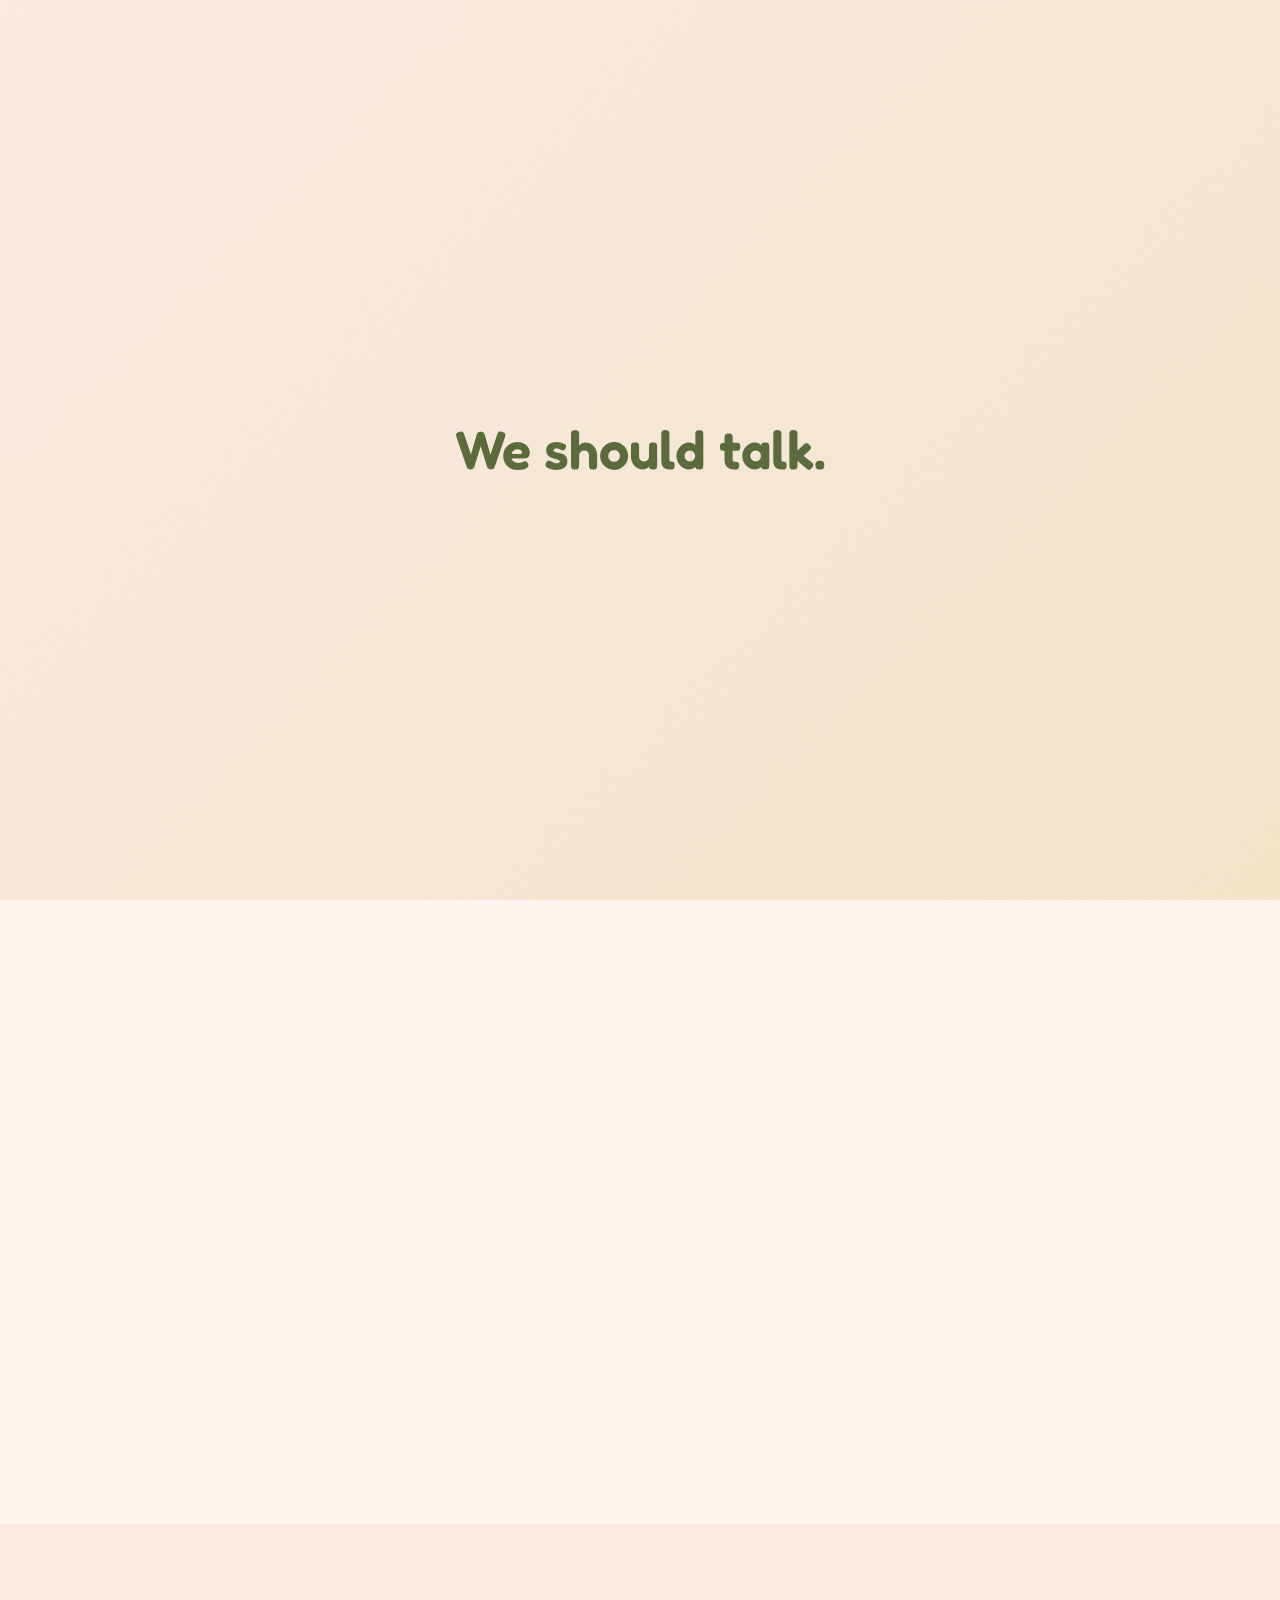
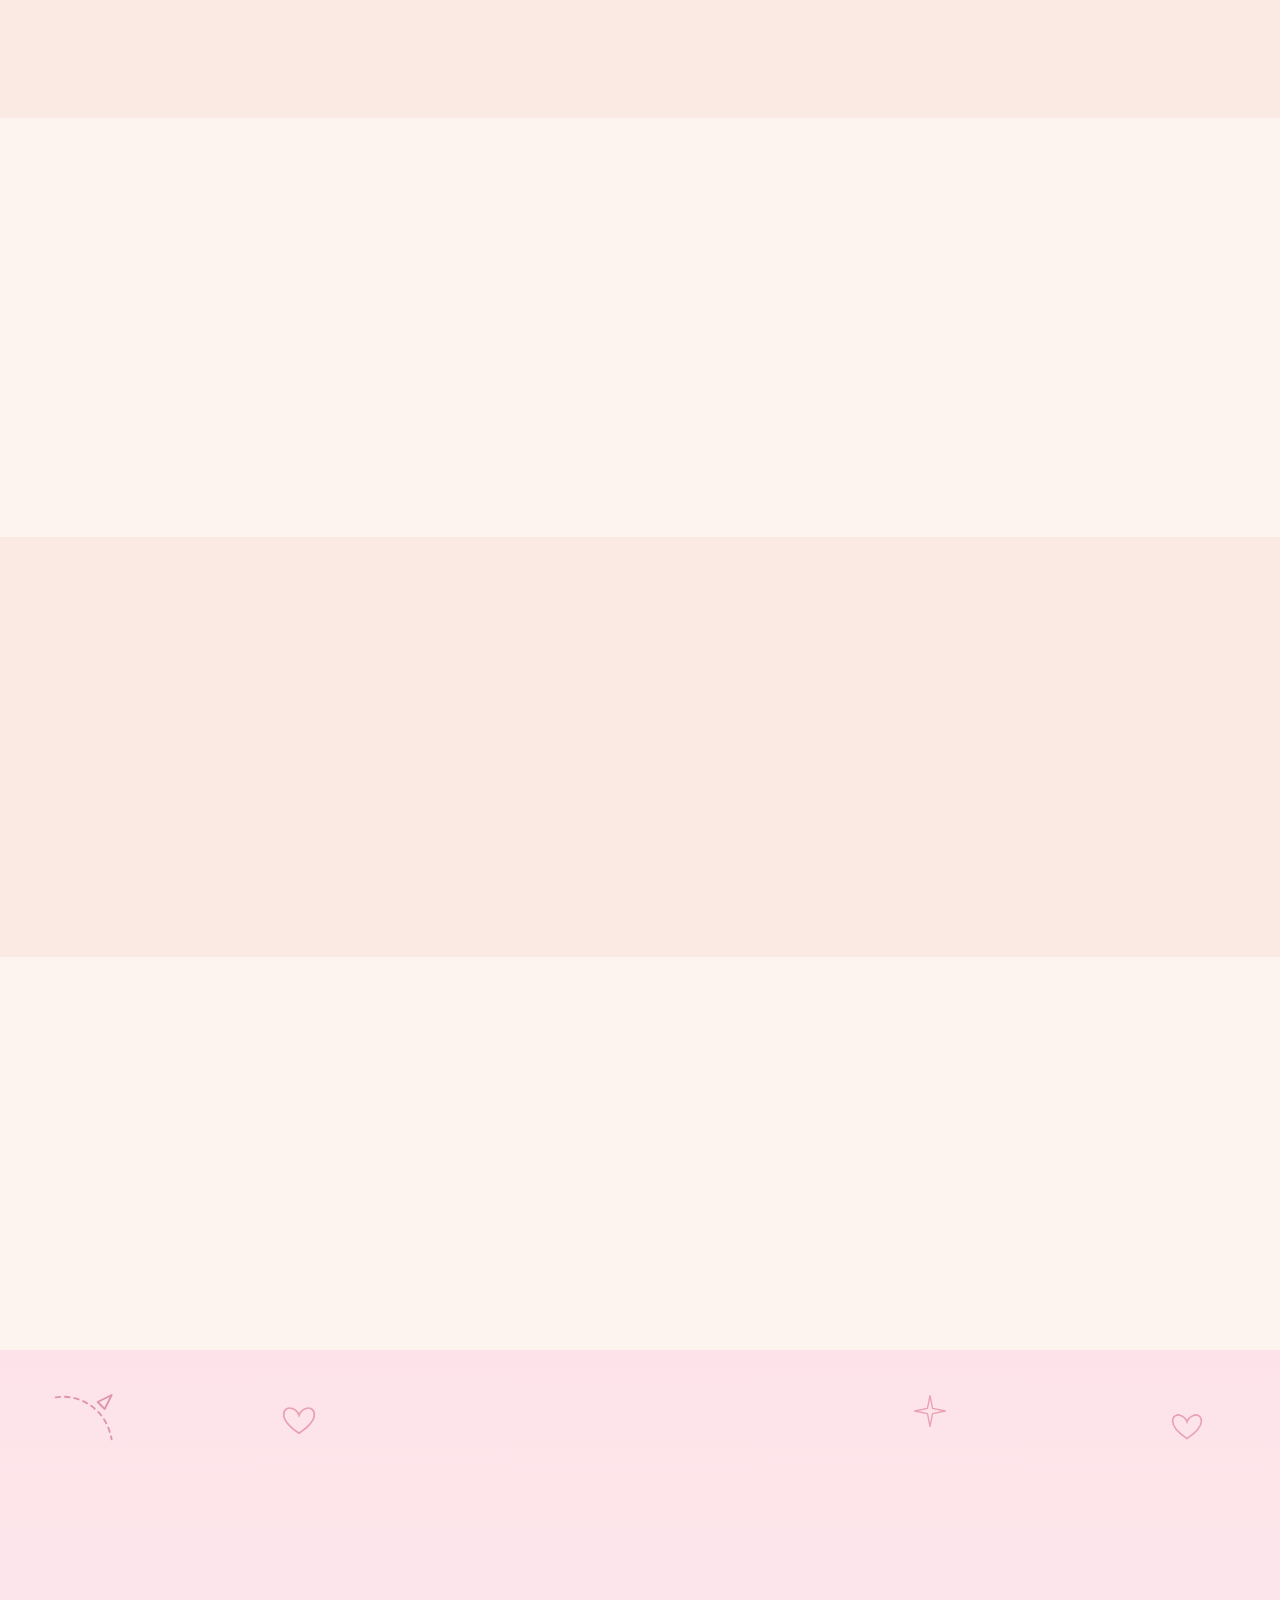
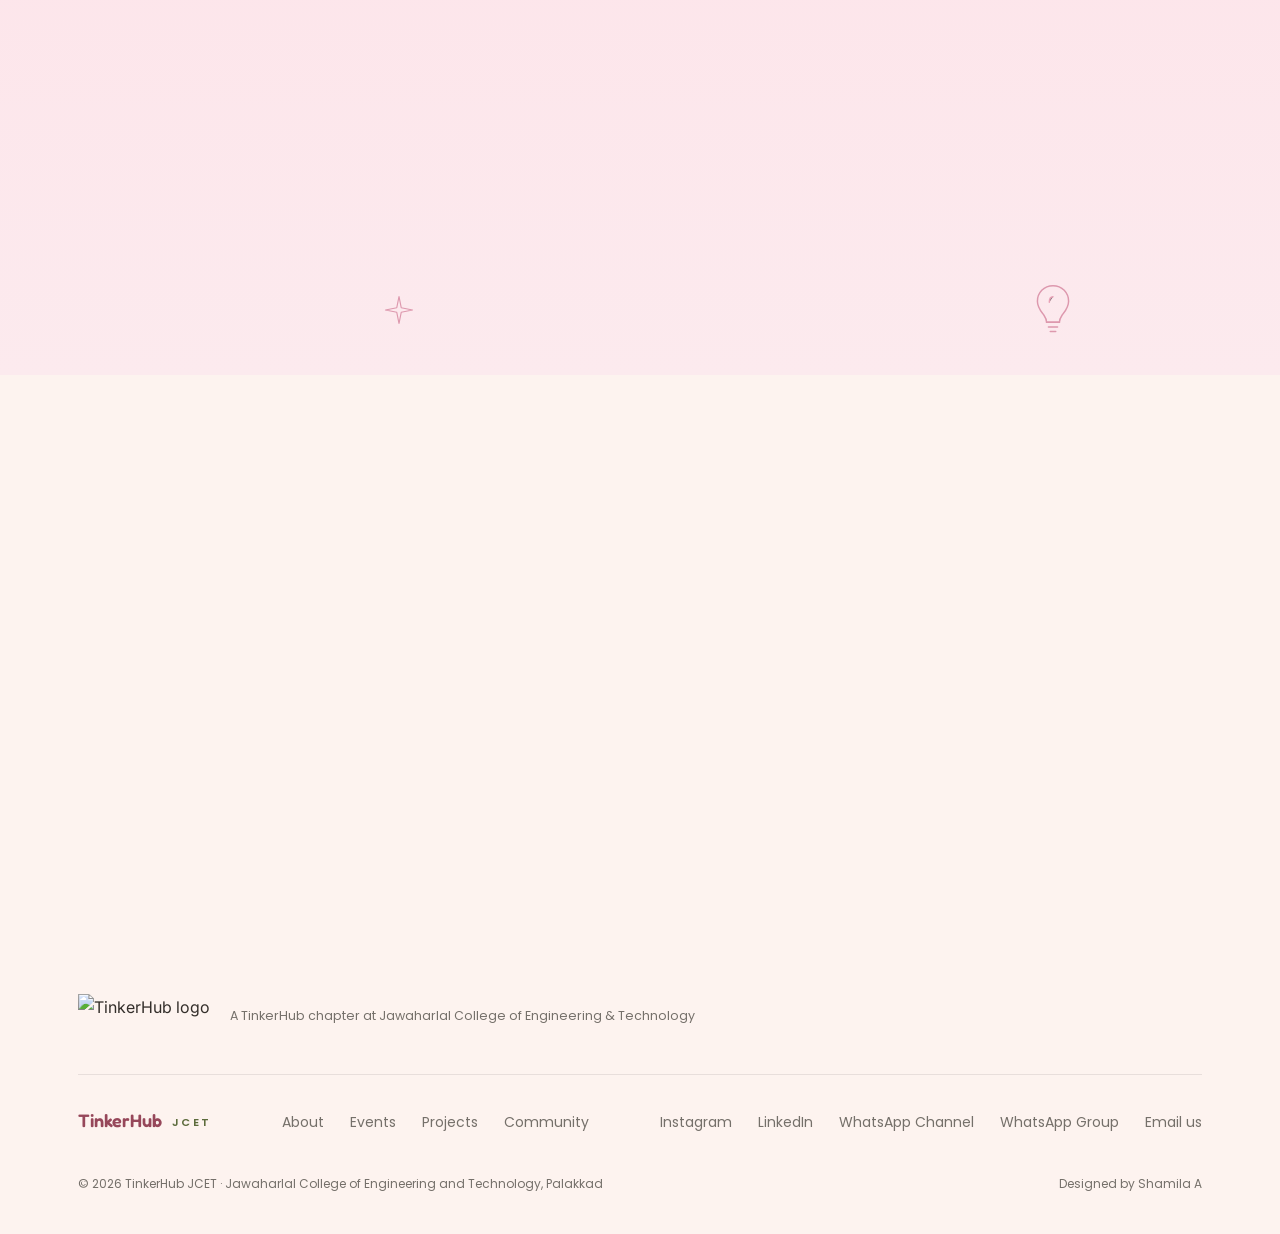
==== index.html @ faf4fc15 "Add files via upload" ====
<!DOCTYPE html>
<html lang="en">
<head>
<meta charset="UTF-8">
<meta name="viewport" content="width=device-width, initial-scale=1.0">
<title>TinkerHub JCET</title>
<link rel="preconnect" href="https://fonts.googleapis.com">
<link rel="preconnect" href="https://fonts.gstatic.com" crossorigin>
<link href="https://fonts.googleapis.com/css2?family=Fredoka:wght@500;600;700&family=Poppins:wght@400;500;600;700&family=Inter:wght@400;500;600&family=Caveat:wght@600;700&display=swap" rel="stylesheet">
<link rel="stylesheet" href="style.css">
</head>
<body>

<div class="intro-overlay" id="introOverlay" aria-hidden="true">
  <div class="intro-stage constellation-stage">
    <div class="constellation-group" id="constellationGroup">
      <svg class="constellation-svg" viewBox="0 0 100 100" preserveAspectRatio="none">
        <defs>
          <linearGradient id="lineGrad" x1="0%" y1="0%" x2="100%" y2="100%">
            <stop offset="0%" stop-color="#B15C6C"/>
            <stop offset="100%" stop-color="#8C9A5C"/>
          </linearGradient>
        </defs>
        <line class="c-line" style="animation-delay:0.30s" x1="50" y1="50" x2="40" y2="37.5" pathLength="1"/>
        <line class="c-line" style="animation-delay:0.34s" x1="50" y1="50" x2="60" y2="37.5" pathLength="1"/>
        <line class="c-line" style="animation-delay:0.38s" x1="50" y1="50" x2="35" y2="57.5" pathLength="1"/>
        <line class="c-line" style="animation-delay:0.42s" x1="50" y1="50" x2="65" y2="57.5" pathLength="1"/>
        <line class="c-line" style="animation-delay:0.46s" x1="50" y1="50" x2="42.5" y2="70" pathLength="1"/>
        <line class="c-line" style="animation-delay:0.50s" x1="50" y1="50" x2="57.5" y2="70" pathLength="1"/>
      </svg>
      <div class="node" style="left:40%; top:37.5%; --dx:-20vw; --dy:-16vh; animation-delay:0s;">Idea</div>
      <div class="node" style="left:60%; top:37.5%; --dx:20vw; --dy:-18vh; animation-delay:0.06s;">Learn</div>
      <div class="node" style="left:50%; top:50%; --dx:0vw; --dy:-22vh; animation-delay:0.12s;">Community</div>
      <div class="node" style="left:35%; top:57.5%; --dx:-24vw; --dy:8vh; animation-delay:0.18s;">Build</div>
      <div class="node" style="left:65%; top:57.5%; --dx:24vw; --dy:6vh; animation-delay:0.24s;">Design</div>
      <div class="node" style="left:42.5%; top:70%; --dx:-14vw; --dy:20vh; animation-delay:0.30s;">Open Source</div>
      <div class="node" style="left:57.5%; top:70%; --dx:14vw; --dy:20vh; animation-delay:0.36s;">Create</div>
    </div>
    <div class="intro-text-stack">
      <span class="intro-word tw1">Got ideas?</span>
      <span class="intro-word tw2">We should talk.</span>
    </div>
  </div>
</div>

<nav id="nav">
  <div class="nav-wrap">
    <div class="logo">
      <img src="assets/logos/tinkerhub-logo.png" class="nav-logo-img" alt="TinkerHub logo">
      <span class="logo-text">TinkerHub<span class="sub">JCET</span></span>
    </div>
    <div class="nav-links" id="navLinks">
      <a href="#about">About</a>
      <a href="events.html">Events</a>
      <a href="#projects">Projects</a>
      <a href="#team">Community</a>
    </div>
    <a href="#join" class="btn btn-primary nav-cta" id="navJoinBtn">Join Us</a>
    <button class="hamburger" id="hamburgerBtn" aria-label="Open menu"><span></span><span></span><span></span></button>
  </div>
</nav>

<div class="mobile-menu" id="mobileMenu">
  <button class="mobile-close" id="mobileClose" aria-label="Close menu">&times;</button>
  <a href="#about">About</a>
  <a href="events.html">Events</a>
  <a href="#projects">Projects</a>
  <a href="#team">Community</a>
  <a href="#join">Join Us</a>
</div>

<!-- HERO -->
<header class="hero" id="home">
  <div class="hero-olive-panel"><div class="circle-cream"></div></div>
  <div class="hero-blob-pink"></div>
  <div class="hero-dots-top dot-grid">
    <span></span><span></span><span></span><span></span>
    <span></span><span></span><span></span><span></span>
    <span></span><span></span><span></span><span></span>
    <span></span><span></span><span></span><span></span>
  </div>
  <div class="hero-dots-bottom dot-grid">
    <span></span><span></span><span></span><span></span>
    <span></span><span></span><span></span><span></span>
  </div>
  <div class="hero-content">
    <span class="badge-first">✨ TinkerHub Campus Chapter</span>
    <h1 class="hero-heading">Welcome to <span class="accent-mauve">TinkerHub</span> <span class="accent-olive">JCET</span></h1>
    <blockquote class="hero-quote">"Everyone has access to the knowledge required to set the course for a better future."</blockquote>
    <p class="hero-motto"><span class="learn">Learn</span><span class="sep">•</span><span class="build">Build</span><span class="sep">•</span><span class="share">Share</span></p>
    <a href="#about" class="btn btn-primary" id="startTinkeringBtn">Start Tinkering <span>→</span></a>
  </div>
</header>

<!-- ABOUT -->
<section id="about">
  <div class="wrap">
    <div class="about-grid reveal">
      <div class="about-copy">
        <span class="badge-first">✨ TinkerHub Campus Chapter</span>
        <h2>Not a club. A <span class="accent-mauve">movement</span></h2>
        <p>TinkerHub is a community-led tech movement built by students, for students — peer-to-peer, hands-on, and driven entirely by volunteers who'd rather build something real than sit through another slide deck.</p>
        <p><strong>This is TinkerHub's chapter at JCET</strong> — student-run, community-driven, with no gatekeeping and no hierarchy. Just people who'd rather build than watch, and an open invitation to anyone curious enough to show up.</p>
      </div>
      <div class="origin-list">
        <div class="card origin-card">
          <div class="ic">💡</div>
          <div><h4>Learn by building</h4><p>Workshops and challenges over lectures — every session ends with something you made.</p></div>
        </div>
        <div class="card origin-card">
          <div class="ic">🌱</div>
          <div><h4>Student-run, always</h4><p>Planned and run entirely by students — no gatekeeping, just people who show up.</p></div>
        </div>
        <div class="card origin-card">
          <div class="ic">🤝</div>
          <div><h4>Open to everyone</h4><p>No prior coding experience needed — just curiosity and a willingness to tinker.</p></div>
        </div>
      </div>
    </div>
  </div>
</section>

<!-- MONTHLY HIGHLIGHTS -->
<section id="highlights" class="section-alt">
  <div class="wrap">
    <span class="eyebrow reveal">Every month</span>
    <h2 class="reveal" style="margin-top:14px;">Monthly Highlights</h2>
    <p class="section-tag reveal">Two recurring formats that anchor the chapter's rhythm, once we're up and running.</p>
    <div class="highlight-grid reveal">
      <div class="card highlight-card">
        <span class="tag">Open floor</span>
        <h3>Grama Sabha</h3>
        <p>Our monthly open community gathering — anyone can walk in, share what they're building or learning, or just listen and get inspired. No agenda, no hierarchy, just the community talking tech.</p>
        <span class="soon">Details announced before each session</span>
      </div>
      <div class="card highlight-card">
        <span class="tag">Together</span>
        <h3>Study Jams</h3>
        <p>Focused group sessions where we tackle a tricky topic together — DSA, GATE prep, a new framework, whatever the room needs that month. Bring your doubts, leave with answers.</p>
        <span class="soon">Details announced before each session</span>
      </div>
    </div>
  </div>
</section>

<!-- STUDY MATERIALS -->
<section id="materials">
  <div class="wrap">
    <span class="eyebrow reveal">Study Jams</span>
    <h2 class="reveal" style="margin-top:14px;">Study Materials</h2>
    <p class="section-tag reveal">Notes, cheat sheets, and resources shared from our Study Jam sessions.</p>
    <div class="proj-grid reveal" id="materialsGrid"></div>
  </div>
</section>

<!-- EVENTS TEASER -->
<section id="events" class="section-alt">
  <div class="wrap center-head">
    <span class="eyebrow reveal">Everything, in one place</span>
    <h2 class="reveal" style="margin-top:14px;">Events</h2>
    <p class="section-tag reveal">Every workshop, Grama Sabha, hackathon and meetup — upcoming and past — lives in the full Event Archive.</p>
    <div class="card events-teaser reveal">
      <div class="ic-row">
        <span>🔧</span><span>🎤</span><span>💻</span><span>🏆</span><span>🤝</span>
      </div>
      <p style="color:var(--muted); font-size:14.5px; margin-bottom:24px; max-width:440px; margin-left:auto; margin-right:auto;">Filter by Workshops, Study Jams, Grama Sabha, Hackathons, Webinars or Community Meetups — and see what's completed vs. what's next.</p>
      <a href="events.html" class="btn btn-primary">View Event Archive →</a>
    </div>
  </div>
</section>

<!-- FEATURED PROJECTS -->
<section id="projects">
  <div class="wrap">
    <span class="eyebrow reveal">Coming out of the chapter</span>
    <h2 class="reveal" style="margin-top:14px;">Featured Projects</h2>
    <p class="section-tag reveal">Project slots are open — the first builds from our members will be featured right here.</p>
    <div class="proj-grid reveal" id="projectsGrid"></div>
  </div>
</section>

<!-- COMMUNITY IMPACT -->
<section id="impact" class="section-alt">
  <div class="wrap center-head">
    <span class="eyebrow reveal">What we're building toward</span>
    <h2 class="reveal" style="margin-top:14px;">Community Impact</h2>
    <p class="section-tag reveal">These grow as the chapter does — check back as new events and projects roll in.</p>
    <div class="impact-grid reveal" id="impactGrid"></div>
  </div>
</section>

<!-- GALLERY -->
<section id="gallery">
  <div class="wrap">
    <span class="eyebrow reveal">Moments, soon</span>
    <h2 class="reveal" style="margin-top:14px;">Gallery</h2>
    <p class="section-tag reveal">Photos from chapter events live here.</p>
    <div class="gallery-grid reveal" id="galleryGrid"></div>
  </div>
</section>

<!-- TEAM -->
<section id="team" class="section-polaroid">
  <div class="corkboard-doodles">
    <svg class="doodle d-plane" viewBox="0 0 60 60"><path d="M4 8C16 6 30 10 40 20C46 26 50 34 52 44" stroke="#C4577A" stroke-width="1.6" stroke-dasharray="4 4" fill="none" stroke-linecap="round"/><path d="M40 12L52 6L46 18L40 12Z" stroke="#C4577A" stroke-width="1.6" fill="none" stroke-linejoin="round"/></svg>
    <svg class="doodle d-heart1" viewBox="0 0 40 36"><path d="M20 32C8 24 2 16 2 10C2 4 7 1 12 3C16 4.5 19 8 20 11C21 8 24 4.5 28 3C33 1 38 4 38 10C38 16 32 24 20 32Z" stroke="#D9678A" stroke-width="2" fill="none"/></svg>
    <svg class="doodle d-spark1" viewBox="0 0 40 40"><path d="M20 2L23 17L38 20L23 23L20 38L17 23L2 20L17 17Z" stroke="#D9678A" stroke-width="1.6" fill="none" stroke-linejoin="round"/></svg>
    <svg class="doodle d-heart2" viewBox="0 0 40 36"><path d="M20 32C8 24 2 16 2 10C2 4 7 1 12 3C16 4.5 19 8 20 11C21 8 24 4.5 28 3C33 1 38 4 38 10C38 16 32 24 20 32Z" stroke="#D9678A" stroke-width="2" fill="none"/></svg>
    <svg class="doodle d-bulb" viewBox="0 0 48 60"><path d="M24 4C14 4 7 12 7 21C7 28 11 32 14 36C16 39 17 41 17 44H31C31 41 32 39 34 36C37 32 41 28 41 21C41 12 34 4 24 4Z" stroke="#C4577A" stroke-width="1.6" fill="none"/><path d="M17 44H31M19 49H29M21 54H27" stroke="#C4577A" stroke-width="1.6" stroke-linecap="round"/><path d="M20 22C20 18 22 16 24 16" stroke="#D9678A" stroke-width="1.6" stroke-linecap="round"/></svg>
    <svg class="doodle d-spark2" viewBox="0 0 40 40"><path d="M20 2L23 17L38 20L23 23L20 38L17 23L2 20L17 17Z" stroke="#C4577A" stroke-width="1.6" fill="none" stroke-linejoin="round"/></svg>
  </div>
  <div class="wrap">
    <span class="eyebrow reveal">The founding team</span>
    <h2 class="reveal" style="margin-top:14px;">Team</h2>
    <p class="section-tag reveal">Meet the students building TinkerHub JCET from scratch.</p>

    <div class="polaroid-grid reveal" id="teamGrid"></div>

    <div class="sticky-note reveal">
      <span class="tape tape-note"></span>
      <p>Learn ♡<br>Build ♡<br>Share ♡</p>
    </div>
  </div>
</section>

<!-- JOIN US -->
<section id="join">
  <div class="join-section reveal">
    <h2>Come tinker with us</h2>
    <p>Whether you can code, design, write, organise, or just want to learn — there's a place for you in the founding chapter.</p>
    <div class="join-ctas">
      <a href="https://tinkerhub.org/login" target="_blank" rel="noopener" class="btn" style="background:#fff; color:var(--olive-deep);">Join TinkerHub →</a>
      <a href="https://chat.whatsapp.com/JXI9VM7bCXVFq79GhUQbjK?s=cl&p=a&mlu=0&ilr=0&amv=0" target="_blank" rel="noopener" class="btn btn-outline-light">Join WhatsApp Group</a>
      <a href="mailto:tinkerhubjcet@gmail.com" class="btn btn-outline-light">Email us</a>
    </div>
  </div>
</section>

<footer>
  <div class="wrap">
    <div class="footer-logos">
      <img src="assets/logos/tinkerhub-logo.png" alt="TinkerHub logo" class="footer-logo-img th-logo">
      <span class="footer-logo-caption">A TinkerHub chapter at Jawaharlal College of Engineering &amp; Technology</span>
    </div>
    <div class="footer-grid">
      <div class="logo" style="font-size:18px;">TinkerHub<span class="sub">JCET</span></div>
      <div class="footer-links">
        <a href="#about">About</a><a href="events.html">Events</a><a href="#projects">Projects</a><a href="#team">Community</a>
      </div>
      <div class="footer-links">
        <a href="https://www.instagram.com/tinkerhub.jcet?igsh=MXUwa3NpYWFuczE1Mw==" target="_blank" rel="noopener">Instagram</a>
        <a href="https://www.linkedin.com/in/tinkerhub-jcet-a88893415" target="_blank" rel="noopener">LinkedIn</a>
        <a href="https://whatsapp.com/channel/0029VbDMcx7AzNbzgljS3m18" target="_blank" rel="noopener">WhatsApp Channel</a>
        <a href="https://chat.whatsapp.com/JXI9VM7bCXVFq79GhUQbjK?s=cl&p=a&mlu=0&ilr=0&amv=0" target="_blank" rel="noopener">WhatsApp Group</a>
        <a href="mailto:tinkerhubjcet@gmail.com">Email us</a>
      </div>
    </div>
    <div class="footer-bottom">
      <span>© 2026 TinkerHub JCET · Jawaharlal College of Engineering and Technology, Palakkad</span>
      <span>Designed by Shamila A</span>
    </div>
  </div>
</footer>

<script type="module">
import { createClient } from "https://esm.sh/@supabase/supabase-js@2";
import { supabaseUrl, supabaseAnonKey } from "./assets/js/supabase-config.js";

let supabaseReady = supabaseUrl !== "YOUR_SUPABASE_PROJECT_URL";
let supabase = null;
if (supabaseReady) {
  supabase = createClient(supabaseUrl, supabaseAnonKey);
}
/* Intro animation: lock scroll while it plays, then reveal the site.
   Skipped if arriving at a specific section (e.g. index.html#projects)
   or if it already played once this browser session. */
const introOverlay = document.getElementById('introOverlay');
const prefersReducedMotion = window.matchMedia('(prefers-reduced-motion: reduce)').matches;
const arrivingAtSection = window.location.hash && window.location.hash.length > 1;
const introAlreadyPlayed = sessionStorage.getItem('th_intro_played') === '1';

if (prefersReducedMotion || arrivingAtSection || introAlreadyPlayed) {
  introOverlay.classList.add('hide');
} else {
  sessionStorage.setItem('th_intro_played', '1');
  document.body.style.overflow = 'hidden';
  setTimeout(() => {
    introOverlay.classList.add('hide');
    document.body.style.overflow = '';
  }, 4300);
}

const nav = document.getElementById('nav');
window.addEventListener('scroll', () => nav.classList.toggle('scrolled', window.scrollY > 30));

const hamburgerBtn = document.getElementById('hamburgerBtn');
const mobileMenu = document.getElementById('mobileMenu');
const mobileClose = document.getElementById('mobileClose');
hamburgerBtn.addEventListener('click', () => mobileMenu.classList.add('open'));
mobileClose.addEventListener('click', () => mobileMenu.classList.remove('open'));
mobileMenu.querySelectorAll('a').forEach(a => a.addEventListener('click', () => mobileMenu.classList.remove('open')));

/* Gate navigation until "Start Tinkering" is clicked */
const navLinks = document.getElementById('navLinks');
const navJoinBtn = document.getElementById('navJoinBtn');
const startBtn = document.getElementById('startTinkeringBtn');
const gatedEls = [navLinks, navJoinBtn, hamburgerBtn, mobileMenu];

function lockNav(){
  gatedEls.forEach(el => {
    el.classList.add('nav-locked');
    el.querySelectorAll('a, button').forEach(link => link.setAttribute('tabindex', '-1'));
    el.setAttribute('tabindex', '-1');
  });
}
function unlockNav(){
  gatedEls.forEach(el => {
    el.classList.remove('nav-locked');
    el.querySelectorAll('a, button').forEach(link => link.removeAttribute('tabindex'));
    el.removeAttribute('tabindex');
  });
}
lockNav();
startBtn.addEventListener('click', unlockNav);

/* Also unlock automatically once the visitor scrolls past the hero into About */
const aboutSection = document.getElementById('about');
const unlockObserver = new IntersectionObserver((entries) => {
  entries.forEach(entry => {
    if (entry.isIntersecting) {
      unlockNav();
      unlockObserver.disconnect();
    }
  });
}, { threshold: 0.15 });
unlockObserver.observe(aboutSection);

const revealEls = document.querySelectorAll('.reveal');
const io = new IntersectionObserver((entries) => {
  entries.forEach(e => { if (e.isIntersecting) e.target.classList.add('in'); });
}, { threshold: 0.15 });
revealEls.forEach(el => io.observe(el));

/* ============================================================
   GALLERY DATA — now pulled live from Supabase via the
   /admin dashboard. Falls back to "coming soon" tiles if
   Supabase isn't set up yet or there are no photos.
   ============================================================ */
const galleryGrid = document.getElementById('galleryGrid');

function renderGallery(items){
  if (!items || items.length === 0) {
    galleryGrid.innerHTML = `
      <div class="gallery-tile"><span class="ic">📷</span>Photos drop in here after events</div>
      <div class="gallery-tile"><span class="ic">📷</span>Photos drop in here after events</div>
      <div class="gallery-tile"><span class="ic">📷</span>Photos drop in here after events</div>
      <div class="gallery-tile"><span class="ic">📷</span>Photos drop in here after events</div>
    `;
  } else {
    galleryGrid.innerHTML = items.map(item => `
      <div class="gallery-tile gallery-tile-photo">
        <img src="${item.src}" alt="${item.caption || ''}" loading="lazy">
        ${item.caption ? `<span class="gallery-caption">${item.caption}</span>` : ''}
      </div>
    `).join('');
  }
}
renderGallery([]);

async function loadGalleryFromSupabase(){
  if (!supabaseReady) return;
  const { data, error } = await supabase.from('gallery').select('*').order('created_at', { ascending: false });
  if (error) { console.warn('Could not load gallery from Supabase:', error); return; }
  renderGallery(data || []);
}
loadGalleryFromSupabase();

/* ============================================================
   TEAM DATA — pulled live from Supabase via /admin.
   Falls back to the original founding team if the table is
   empty or Supabase isn't set up yet.
   ============================================================ */
const teamGrid = document.getElementById('teamGrid');
const teamFallback = [
  { name: 'Shamila A', role: 'Campus Lead', photo: 'assets/team/shamila.jpg', linkedin: 'https://www.linkedin.com/in/shamila-a-4b8bb6326' },
  { name: 'Sreya Krishnan C K', role: 'WIT Lead', photo: 'assets/team/sreya.jpg', linkedin: 'https://www.linkedin.com/in/sreya-krishnan-ck-b18373345' },
  { name: 'Jeswin Alex', role: 'Outreach Lead', photo: 'assets/team/jeswin.jpg', linkedin: 'https://www.linkedin.com/in/jeswin-alex-848b3335a' },
  { name: 'Ambady K B', role: 'Learning Coordinator', photo: 'assets/team/ambady.jpg', linkedin: 'https://www.linkedin.com/in/ambady-k-b-491652308' }
];
const rotations = ['-4deg', '3deg', '-3deg', '4deg', '2deg', '-2deg'];
const tapeVariants = ['', 'tape-tl', '', 'tape-br', 'tape-tl', ''];

function renderTeam(members){
  const list = (members && members.length) ? members : teamFallback;
  teamGrid.innerHTML = list.map((m, i) => `
    <div class="polaroid" style="--rot:${rotations[i % rotations.length]}; --sway-delay:${(i * 0.4).toFixed(1)}s;">
      <span class="pin"></span>
      ${tapeVariants[i % tapeVariants.length] ? `<span class="tape ${tapeVariants[i % tapeVariants.length]}"></span>` : ''}
      <img class="photo" src="${m.photo}" alt="${m.name}">
      <div class="p-name">${m.name}</div>
      <div class="p-role">${m.role}</div>
      ${m.linkedin ? `<a class="p-connect" href="${m.linkedin}" target="_blank" rel="noopener">Connect ♡</a>` : ''}
    </div>
  `).join('');
}
renderTeam([]);

async function loadTeamFromSupabase(){
  if (!supabaseReady) return;
  const { data, error } = await supabase.from('team').select('*').order('created_at', { ascending: true });
  if (error) { console.warn('Could not load team from Supabase:', error); return; }
  if (data && data.length) renderTeam(data.map(m => ({ name: m.name, role: m.role, photo: m.photo, linkedin: m.linkedin })));
}
loadTeamFromSupabase();

/* ============================================================
   COMMUNITY IMPACT DATA — pulled live from Supabase via /admin.
   Falls back to the original placeholder cards if the table is
   empty or Supabase isn't set up yet.
   ============================================================ */
const impactGrid = document.getElementById('impactGrid');
const impactFallback = [
  { icon: '🎓', title: 'Students Reached', description: 'Growing the chapter, one member at a time.', tag: 'Growing every term' },
  { icon: '🛠️', title: 'Workshops Planned', description: 'Hands-on sessions in the works for this term.', tag: 'Growing every term' },
  { icon: '🚀', title: 'Projects Shipped', description: 'The first builds from our members, coming soon.', tag: 'Growing every term' }
];

function renderImpact(items){
  const list = (items && items.length) ? items : impactFallback;
  impactGrid.innerHTML = list.map(item => `
    <div class="card impact-card">
      <div class="ic">${item.icon || '✨'}</div>
      <h4>${item.title}</h4>
      <p>${item.description || ''}</p>
      ${item.tag ? `<span class="goal">${item.tag}</span>` : ''}
    </div>
  `).join('');
}
renderImpact([]);

async function loadImpactFromSupabase(){
  if (!supabaseReady) return;
  const { data, error } = await supabase.from('impact').select('*').order('created_at', { ascending: true });
  if (error) { console.warn('Could not load impact from Supabase:', error); return; }
  if (data && data.length) renderImpact(data);
}
loadImpactFromSupabase();

/* ============================================================
   STUDY MATERIALS — pulled live from Supabase via /admin.
   ============================================================ */
const materialsGrid = document.getElementById('materialsGrid');
function renderMaterials(items){
  if (!items || !items.length) {
    materialsGrid.innerHTML = `<p style="color:var(--muted); grid-column:1/-1; font-size:14.5px;">Materials from Study Jams will show up here.</p>`;
    return;
  }
  materialsGrid.innerHTML = items.map(m => `
    <a class="proj-card" href="${m.link}" target="_blank" rel="noopener" style="text-decoration:none;">
      <div class="ph">📄</div>
      <h4>${m.title}</h4>
      <p>${m.description || 'Open resource →'}</p>
    </a>
  `).join('');
}
renderMaterials([]);
async function loadMaterialsFromSupabase(){
  if (!supabaseReady) return;
  const { data, error } = await supabase.from('materials').select('*').order('created_at', { ascending: false });
  if (error) { console.warn('Could not load materials from Supabase:', error); return; }
  renderMaterials(data || []);
}
loadMaterialsFromSupabase();

/* ============================================================
   FEATURED PROJECTS — pulled live from Supabase via /admin.
   Falls back to open "project slot" placeholders if empty.
   ============================================================ */
const projectsGrid = document.getElementById('projectsGrid');
const projectsFallback = [
  { icon: '🧩', title: 'Project slot open', description: 'Building something? This could be your feature.' },
  { icon: '🚧', title: 'Project slot open', description: "New builds get featured here as they're shared." },
  { icon: '✨', title: 'Project slot open', description: "Show us what you're tinkering with." }
];
function renderProjects(items){
  const list = (items && items.length) ? items : projectsFallback;
  projectsGrid.innerHTML = list.map(p => {
    const tag = p.link ? 'a' : 'div';
    const hrefAttr = p.link ? `href="${p.link}" target="_blank" rel="noopener"` : '';
    return `<${tag} ${hrefAttr} class="proj-card" style="text-decoration:none;">
      <div class="ph">${p.icon || '🧩'}</div>
      <h4>${p.title}</h4>
      <p>${p.description || ''}</p>
    </${tag}>`;
  }).join('');
}
renderProjects([]);
async function loadProjectsFromSupabase(){
  if (!supabaseReady) return;
  const { data, error } = await supabase.from('projects').select('*').order('created_at', { ascending: false });
  if (error) { console.warn('Could not load projects from Supabase:', error); return; }
  if (data && data.length) renderProjects(data);
}
loadProjectsFromSupabase();
</script>
</body>
</html>
---- style.css ----
:root{
  --cream:#FBEAE3;
  --cream-soft:#FDF3EF;
  --paper:#FFFFFF;
  --olive:#8C9A5C;
  --olive-dark:#5C6B3C;
  --olive-deep:#4A5730;
  --mauve:#B15C6C;
  --mauve-dark:#96475A;
  --mauve-light:#E3A9B2;
  --ink:#332E2A;
  --muted:#75706A;
  --line:rgba(51,46,42,0.10);
  --font-display:'Fredoka', sans-serif;
  --font-ui:'Poppins', sans-serif;
  --font-body:'Inter', sans-serif;
  --radius:22px;
}
*{box-sizing:border-box; margin:0; padding:0;}
html{scroll-behavior:smooth;}
body{
  background:var(--cream-soft);
  color:var(--ink);
  font-family:var(--font-body);
  line-height:1.65;
  overflow-x:hidden;
}
@media (prefers-reduced-motion: reduce){
  *{animation-duration:0.01ms !important; animation-iteration-count:1 !important; transition-duration:0.01ms !important; scroll-behavior:auto !important;}
}
a{color:inherit; text-decoration:none;}
img{max-width:100%; display:block;}
.wrap{max-width:1180px; margin:0 auto; padding:0 28px; position:relative; z-index:2;}
.nav-wrap{max-width:1400px; margin:0 auto; padding:0 36px; position:relative; z-index:5; display:flex; align-items:center; justify-content:space-between;}

.eyebrow{
  font-family:var(--font-ui);
  font-weight:600;
  font-size:12px;
  letter-spacing:0.14em;
  text-transform:uppercase;
  color:var(--mauve-dark);
  display:inline-flex;
  align-items:center;
  gap:9px;
}
.eyebrow::before{content:""; width:7px; height:7px; border-radius:50%; background:var(--olive);}
h1,h2,h3{font-family:var(--font-display); font-weight:600; line-height:1.1;}
h2{font-size:clamp(30px,4vw,44px); margin-bottom:14px; color:var(--ink);}
.section-tag{color:var(--muted); max-width:560px; font-size:16px; margin-bottom:44px;}
.accent-mauve{color:var(--mauve);}
.accent-olive{color:var(--olive-dark);}

.btn{
  font-family:var(--font-ui);
  font-weight:600;
  font-size:14.5px;
  padding:14px 28px;
  border-radius:999px;
  border:1.5px solid var(--line);
  cursor:pointer;
  display:inline-flex;
  align-items:center;
  gap:8px;
  transition:transform 0.2s ease, box-shadow .2s ease, background .2s ease;
  background:var(--paper);
  color:var(--ink);
}
.btn:hover{transform:translateY(-2px); box-shadow:0 8px 20px rgba(51,46,42,0.10);}
.btn:focus-visible{outline:2px solid var(--olive); outline-offset:3px;}
.btn-primary{background:linear-gradient(120deg,var(--mauve),var(--mauve-dark)); color:#fff; border:none; font-weight:600; box-shadow:0 10px 26px rgba(177,92,108,0.35);}
.btn-primary:hover{filter:brightness(1.05); transform:translateY(-2px);}
.btn-outline-light{background:transparent; border:1.5px solid rgba(255,255,255,0.55); color:#fff;}
.btn-outline-light:hover{background:rgba(255,255,255,0.12);}

.card{background:var(--paper); border:1px solid var(--line); border-radius:var(--radius); box-shadow:0 6px 24px rgba(51,46,42,0.05);}

/* dot grid decoration */
.dot-grid{display:grid; grid-template-columns:repeat(4,1fr); gap:14px; width:fit-content;}
.dot-grid span{width:5px; height:5px; border-radius:50%; background:var(--mauve-light);}

/* ---------- NAV ---------- */
nav{position:fixed; top:0; left:0; right:0; z-index:100; padding:26px 0; transition:background .3s ease, padding .3s ease, box-shadow .3s ease;}
nav.scrolled{background:rgba(253,243,239,0.88); backdrop-filter:blur(12px); padding:16px 0; box-shadow:0 4px 20px rgba(51,46,42,0.06);}
.logo{display:flex; align-items:center; gap:10px; font-family:var(--font-display); font-weight:600; font-size:22px; color:var(--mauve-dark); line-height:1.1;}
.logo .sub{display:block; font-family:var(--font-ui); font-weight:600; font-size:11px; letter-spacing:.22em; color:var(--olive-dark); margin-top:2px;}
.nav-logo-img{height:36px; width:auto; object-fit:contain; flex-shrink:0;}
@media(max-width:480px){.nav-logo-img{height:28px;}}
.nav-links{display:none; gap:34px; font-family:var(--font-ui); font-weight:500; font-size:15px;}
@media(min-width:800px){.nav-links{display:flex;}}
.nav-links a{position:relative; color:var(--ink); transition:color .2s;}
.nav-links a:hover{color:var(--mauve);}
.nav-links a::after{content:"";position:absolute;left:0;bottom:-6px;width:0;height:2px;background:var(--mauve);transition:width .25s;}
.nav-links a:hover::after{width:100%;}
.nav-cta{display:none;}
@media(min-width:800px){.nav-cta{display:inline-flex;}}
.hamburger{display:flex; flex-direction:column; gap:5px; background:none; border:none; cursor:pointer; padding:6px;}
.hamburger span{width:22px; height:2px; background:var(--ink);}
@media(min-width:800px){.hamburger{display:none;}}
.mobile-menu{display:none; position:fixed; inset:0; background:var(--cream-soft); z-index:99; flex-direction:column; align-items:center; justify-content:center; gap:30px;}
.mobile-menu.open{display:flex;}
.mobile-menu a{font-family:var(--font-display); font-size:24px; color:var(--ink);}
.mobile-close{position:absolute; top:24px; right:28px; background:none; border:none; color:var(--ink); font-size:30px; cursor:pointer;}

/* ---------- HERO ---------- */
.hero{position:relative; min-height:100vh; overflow:hidden; display:flex; align-items:center; padding:120px 0 60px;}
.hero-olive-panel{position:absolute; top:0; right:0; width:15%; min-width:170px; height:100%; background:var(--olive); z-index:1;}
.hero-olive-panel .circle-cream{position:absolute; bottom:-70px; left:-90px; width:230px; height:230px; border-radius:50%; background:var(--cream-soft);}
@media(max-width:760px){
  .hero-olive-panel{display:none;}
}
.hero-blob-pink{position:absolute; bottom:-140px; left:-140px; width:340px; height:340px; border-radius:58% 42% 55% 45% / 50% 55% 45% 50%; background:var(--mauve-light); opacity:0.55; z-index:0;}
.hero-dots-top{position:absolute; top:150px; left:40px; z-index:1;}
.hero-dots-bottom{position:absolute; bottom:90px; left:70px; z-index:1;}
.hero-content{position:relative; z-index:2; max-width:900px; margin:0 auto; text-align:center; padding:0 24px;}
.hero-heading{font-size:clamp(36px,6vw,58px); letter-spacing:-0.01em; margin:18px 0 28px; color:var(--ink);}
.hero-quote{
  font-family:var(--font-body);
  font-style:italic;
  font-weight:500;
  font-size:clamp(17px,2.2vw,21px);
  color:var(--ink);
  max-width:600px;
  margin:0 auto 34px;
  line-height:1.55;
  border:none;
  position:relative;
  padding:0 10px;
}
.hero-motto{font-family:var(--font-display); font-size:20px; font-weight:600; margin-bottom:38px;}
.hero-motto .sep{color:var(--olive); margin:0 10px; font-size:14px;}
.hero-motto .learn{color:var(--mauve-light);}
.hero-motto .build, .hero-motto .share{color:var(--olive-dark);}

/* ---------- SECTION SHELL ---------- */
section{padding:110px 0; position:relative; z-index:1;}
.section-alt{background:var(--cream);}
.reveal{opacity:0; transform:translateY(26px); transition:opacity .7s ease, transform .7s ease;}
.reveal.in{opacity:1; transform:translateY(0);}
.center-head{text-align:center;}
.center-head .section-tag{margin-left:auto; margin-right:auto;}

/* ---------- ABOUT ---------- */
.about-grid{display:grid; grid-template-columns:1.1fr 0.9fr; gap:56px; align-items:center;}
@media(max-width:820px){.about-grid{grid-template-columns:1fr;}}
.about-copy p{color:var(--muted); font-size:16px; margin-bottom:16px;}
.about-copy p strong{color:var(--ink); font-weight:600;}
.badge-first{display:inline-flex; align-items:center; gap:8px; font-family:var(--font-ui); font-size:12.5px; font-weight:600; padding:8px 16px; border-radius:999px; margin-bottom:18px; background:var(--mauve-light); color:var(--mauve-dark);}
.origin-list{display:flex; flex-direction:column; gap:16px;}
.origin-card{padding:24px; display:flex; gap:16px; align-items:flex-start;}
.origin-card .ic{width:44px; height:44px; border-radius:12px; background:var(--olive); color:#fff; display:flex; align-items:center; justify-content:center; font-size:19px; flex-shrink:0;}
.origin-card h4{font-family:var(--font-ui); font-size:15.5px; font-weight:600; margin-bottom:4px;}
.origin-card p{font-size:13.5px; color:var(--muted);}

/* ---------- HIGHLIGHTS ---------- */
.highlight-grid{display:grid; grid-template-columns:1fr 1fr; gap:26px;}
@media(max-width:760px){.highlight-grid{grid-template-columns:1fr;}}
.highlight-card{padding:32px; position:relative; overflow:hidden;}
.highlight-card .tag{font-family:var(--font-ui); font-size:11px; font-weight:600; letter-spacing:.08em; text-transform:uppercase; color:var(--mauve); background:var(--mauve-light); padding:5px 12px; border-radius:999px; display:inline-block; margin-bottom:14px;}
.highlight-card h3{font-size:22px; margin-bottom:10px;}
.highlight-card p{color:var(--muted); font-size:14.5px; margin-bottom:14px;}
.highlight-card .soon{font-family:var(--font-ui); font-size:12px; font-weight:600; color:var(--olive-dark);}


/* ---------- EVENTS ---------- */
.events-tabs{display:flex; gap:10px; margin-bottom:36px;}
.tab-btn{font-family:var(--font-ui); font-weight:600; font-size:13px; padding:10px 22px; border-radius:999px; border:1.5px solid var(--line); background:var(--paper); color:var(--muted); cursor:pointer; transition:.2s;}
.tab-btn.active{background:var(--olive); color:#fff; border-color:var(--olive);}
.box-grid{display:grid; grid-template-columns:repeat(3,1fr); gap:22px;}
@media(max-width:900px){.box-grid{grid-template-columns:1fr;}}
.ev-box{padding:32px 26px; text-align:center; display:flex; flex-direction:column; align-items:center; gap:8px;}
.ev-box .icon{width:52px; height:52px; border-radius:14px; margin-bottom:6px; display:flex; align-items:center; justify-content:center; font-size:22px; background:var(--cream);}
.ev-box h4{font-family:var(--font-ui); font-size:16.5px; font-weight:600;}
.ev-box p{font-size:13.5px; color:var(--muted);}
.ev-box .soon-tag{font-family:var(--font-ui); font-size:10px; font-weight:600; letter-spacing:.06em; text-transform:uppercase; color:var(--olive-dark); border:1px solid var(--olive); padding:4px 12px; border-radius:999px; margin-top:6px;}
.hidden{display:none !important;}

/* ---------- PROJECTS ---------- */
.proj-grid{display:grid; grid-template-columns:repeat(3,1fr); gap:22px;}
@media(max-width:900px){.proj-grid{grid-template-columns:1fr;}}
.proj-card{padding:26px; display:flex; flex-direction:column; gap:10px; border:1.5px dashed var(--line); background:transparent; box-shadow:none;}
.proj-card .ph{height:120px; border-radius:14px; background:linear-gradient(135deg, var(--cream), var(--mauve-light)); display:flex; align-items:center; justify-content:center; font-size:26px; margin-bottom:6px;}
.proj-card h4{font-family:var(--font-ui); font-size:15.5px; font-weight:600;}
.proj-card p{font-size:13px; color:var(--muted);}

/* ---------- IMPACT ---------- */
.impact-grid{display:grid; grid-template-columns:repeat(3,1fr); gap:22px;}
@media(max-width:760px){.impact-grid{grid-template-columns:1fr;}}
.impact-card{padding:30px; text-align:center;}
.impact-card .ic{font-size:30px; margin-bottom:10px;}
.impact-card h4{font-family:var(--font-display); font-size:17px; margin-bottom:6px;}
.impact-card p{font-size:13.5px; color:var(--muted);}
.impact-card .goal{font-family:var(--font-ui); font-size:11px; font-weight:600; color:var(--mauve); letter-spacing:.05em; text-transform:uppercase; margin-top:8px; display:inline-block;}

/* ---------- GALLERY ---------- */
.gallery-grid{display:grid; grid-template-columns:repeat(4,1fr); gap:16px;}
@media(max-width:820px){.gallery-grid{grid-template-columns:repeat(2,1fr);}}
.gallery-tile{aspect-ratio:1/1; border-radius:16px; background:var(--cream); border:1.5px dashed var(--line); display:flex; align-items:center; justify-content:center; flex-direction:column; gap:6px; color:var(--muted); font-size:12px; font-family:var(--font-ui); font-weight:500; text-align:center; padding:10px;}
.gallery-tile .ic{font-size:22px;}
.gallery-tile-photo{position:relative; padding:0; border:none; overflow:hidden;}
.gallery-tile-photo img{width:100%; height:100%; object-fit:cover;}
.gallery-tile-photo .gallery-caption{
  position:absolute; left:0; right:0; bottom:0;
  background:linear-gradient(0deg, rgba(0,0,0,0.55), transparent);
  color:#fff; font-size:11px; padding:16px 10px 8px; text-align:left;
}

/* ---------- TEAM: POLAROID CORKBOARD ---------- */
.section-polaroid{
  position:relative;
  background:linear-gradient(180deg, #FDE3E9 0%, #FCEAEE 100%);
  overflow:hidden;
  padding:110px 0;
}
.corkboard-doodles{position:absolute; inset:0; pointer-events:none; z-index:1;}
.doodle{position:absolute; opacity:0.55;}
.d-plane{width:70px; top:6%; left:4%;}
.d-heart1{width:34px; top:9%; left:22%;}
.d-spark1{width:34px; top:7%; right:26%;}
.d-heart2{width:32px; top:10%; right:6%;}
.d-bulb{width:44px; bottom:6%; right:16%;}
.d-spark2{width:30px; bottom:8%; left:30%;}
@media(max-width:820px){.d-plane,.d-heart1,.d-spark1,.d-heart2,.d-bulb,.d-spark2{display:none;}}

.polaroid-grid{
  position:relative; z-index:2;
  display:grid; grid-template-columns:repeat(4,1fr); gap:34px;
  padding:20px 10px 10px;
}
@media(max-width:900px){.polaroid-grid{grid-template-columns:repeat(2,1fr); gap:44px 26px;}}
@media(max-width:520px){.polaroid-grid{grid-template-columns:1fr; max-width:280px; margin:0 auto;}}

.polaroid{
  position:relative;
  background:#fff;
  padding:12px 12px 18px;
  border-radius:5px;
  box-shadow:0 12px 26px rgba(120,60,80,0.16);
  transform:rotate(var(--rot));
  animation:polaroidSway 5.5s ease-in-out infinite;
  animation-delay:var(--sway-delay,0s);
  transition:transform .35s cubic-bezier(.2,.8,.2,1), box-shadow .35s ease;
}
.polaroid:hover{
  animation-play-state:paused;
  transform:rotate(0deg) translateY(-8px) scale(1.05);
  box-shadow:0 22px 40px rgba(120,60,80,0.24);
  z-index:5;
}
@keyframes polaroidSway{
  0%,100%{transform:rotate(var(--rot));}
  50%{transform:rotate(calc(var(--rot) + 1.4deg));}
}
.polaroid .pin{
  position:absolute; top:-13px; left:50%; transform:translateX(-50%);
  width:18px; height:18px; border-radius:50%;
  background:radial-gradient(circle at 35% 30%, #FF9EB5, #D9527A 70%);
  box-shadow:0 3px 6px rgba(0,0,0,0.25);
  z-index:3;
}
.polaroid .photo{
  width:100%; aspect-ratio:4/5; object-fit:cover; object-position:top center;
  border-radius:2px; display:block;
}
.polaroid .p-name{
  font-family:'Caveat', cursive; font-weight:700; font-size:24px;
  color:#2E2A3D; text-align:center; margin-top:14px;
  position:relative; display:block;
}
.polaroid .p-name::after{
  content:""; position:absolute; left:22%; right:22%; bottom:-4px; height:2px;
  background:var(--mauve);
}
.polaroid .p-role{
  font-family:'Caveat', cursive; font-weight:600; font-size:16px;
  color:var(--mauve-dark); text-align:center; margin-top:8px;
}
.polaroid .p-connect{
  display:block; text-align:center; margin-top:6px;
  font-family:'Caveat', cursive; font-weight:600; font-size:15px;
  color:var(--olive-dark);
}
.polaroid .p-connect:hover{color:var(--mauve-dark);}
.tape{
  position:absolute; width:52px; height:22px;
  background:rgba(197,180,220,0.55);
  box-shadow:0 2px 4px rgba(0,0,0,0.08);
}
.tape-tl{top:-10px; left:-16px; transform:rotate(-35deg);}
.tape-br{bottom:56px; right:-16px; transform:rotate(35deg); background:rgba(240,170,150,0.55);}
.tape-note{top:-12px; left:50%; transform:translateX(-50%) rotate(-4deg); background:rgba(197,180,220,0.6);}

.sticky-note{
  position:relative; z-index:2;
  max-width:200px; margin:56px auto 0;
  background:#FFFDF5;
  padding:20px 22px;
  transform:rotate(-3deg);
  box-shadow:0 10px 20px rgba(120,60,80,0.14);
}
.sticky-note p{
  font-family:'Caveat', cursive; font-weight:700; font-size:22px;
  color:#2E2A3D; line-height:1.6; text-align:left;
}
.sticky-note p::selection{background:var(--mauve-light);}

/* ---------- JOIN ---------- */
.join-section{background:var(--olive); border-radius:32px; margin:0 28px; padding:70px 40px; text-align:center; color:#fff; position:relative; overflow:hidden;}
.join-section::before{content:""; position:absolute; width:280px; height:280px; border-radius:50%; background:rgba(255,255,255,0.08); top:-100px; right:-80px;}
.join-section::after{content:""; position:absolute; width:200px; height:200px; border-radius:50%; background:rgba(255,255,255,0.06); bottom:-90px; left:-60px;}
.join-section h2{color:#fff; position:relative; z-index:2;}
.join-section p{color:rgba(255,255,255,0.85); max-width:480px; margin:0 auto 30px; position:relative; z-index:2;}
.join-ctas{display:flex; gap:16px; justify-content:center; flex-wrap:wrap; position:relative; z-index:2;}

/* ---------- FOOTER ---------- */
footer{padding:60px 0 40px; position:relative; z-index:1;}
.footer-logos{
  display:flex; align-items:center; gap:14px; flex-wrap:wrap;
  padding-bottom:36px; margin-bottom:36px; border-bottom:1px solid var(--line);
}
.footer-logo-img{height:44px; width:auto; object-fit:contain;}
.footer-logo-caption{font-family:var(--font-ui); font-size:12.5px; color:var(--muted); margin-left:6px;}
@media(max-width:640px){.footer-logo-caption{width:100%; margin-left:0; margin-top:6px;}}
.footer-grid{display:flex; justify-content:space-between; align-items:flex-start; flex-wrap:wrap; gap:24px;}
.footer-links{display:flex; gap:26px; font-size:14px; color:var(--muted); flex-wrap:wrap; font-family:var(--font-ui);}
.footer-links a:hover{color:var(--mauve);}
.footer-bottom{margin-top:40px; font-size:12px; color:var(--muted); display:flex; justify-content:space-between; flex-wrap:wrap; gap:10px; font-family:var(--font-ui);}

/* ---------- EVENT ARCHIVE PAGE ---------- */
.archive-hero{padding:150px 0 50px; text-align:center;}
.archive-hero h1{font-size:clamp(34px,5vw,54px); color:var(--ink); margin-bottom:14px;}
.archive-hero p{color:var(--muted); max-width:520px; margin:0 auto; font-size:16px;}
.archive-tabs{display:flex; gap:12px; justify-content:center; margin:38px 0 30px;}
.archive-tab{font-family:var(--font-ui); font-weight:600; font-size:15px; padding:12px 30px; border-radius:999px; border:1.5px solid var(--line); background:var(--paper); color:var(--muted); cursor:pointer; transition:.2s;}
.archive-tab.active{background:var(--mauve); color:#fff; border-color:var(--mauve); box-shadow:0 8px 20px rgba(177,92,108,0.25);}
.filter-row{display:flex; gap:10px; flex-wrap:wrap; justify-content:center; margin-bottom:50px;}
@media(max-width:700px){
  .filter-row{
    flex-wrap:nowrap; justify-content:flex-start;
    overflow-x:auto; -webkit-overflow-scrolling:touch;
    padding:0 20px 10px; margin-left:-20px; margin-right:-20px; margin-bottom:24px;
    scrollbar-width:none;
  }
  .filter-row::-webkit-scrollbar{display:none;}
  .filter-row .filter-chip{flex-shrink:0;}
}
.filter-chip{font-family:var(--font-ui); font-weight:500; font-size:12.5px; padding:8px 16px; border-radius:999px; border:1.5px solid var(--line); background:transparent; color:var(--muted); cursor:pointer; transition:.2s;}
.filter-chip.active{background:var(--olive); color:#fff; border-color:var(--olive);}
.filter-chip:hover{border-color:var(--olive);}
.archive-grid{display:grid; grid-template-columns:repeat(3,1fr); gap:22px;}
@media(max-width:920px){.archive-grid{grid-template-columns:repeat(2,1fr);}}
@media(max-width:640px){.archive-grid{grid-template-columns:1fr;}}
.archive-card{padding:26px; display:flex; flex-direction:column; gap:10px;}
.archive-card-top{display:flex; justify-content:space-between; align-items:flex-start; gap:10px;}
.archive-cat{font-family:var(--font-ui); font-size:10.5px; font-weight:600; letter-spacing:.05em; text-transform:uppercase; color:var(--mauve-dark); background:var(--mauve-light); padding:5px 11px; border-radius:999px;}
.archive-status{font-family:var(--font-ui); font-size:10.5px; font-weight:600; letter-spacing:.05em; text-transform:uppercase; padding:5px 11px; border-radius:999px;}
.archive-status.upcoming{color:var(--olive-dark); border:1px solid var(--olive);}
.archive-status.past{color:var(--muted); border:1px solid var(--line);}
.archive-card h4{font-family:var(--font-ui); font-size:17px; font-weight:600; margin-top:2px;}
.archive-date{font-family:var(--font-ui); font-size:12.5px; color:var(--mauve); font-weight:600;}
.archive-card p{font-size:13.5px; color:var(--muted);}
.archive-mode{font-family:var(--font-ui); font-size:11.5px; color:var(--muted); display:flex; align-items:center; gap:6px;}
.archive-register{
  margin-top:6px;
  font-family:var(--font-ui); font-weight:600; font-size:12.5px;
  color:var(--mauve); display:inline-flex; align-items:center; gap:4px; width:fit-content;
  transition:gap .2s ease, color .2s ease;
}
.archive-register:hover{gap:8px; color:var(--mauve-dark);}
.empty-state{grid-column:1/-1; text-align:center; padding:60px 20px; color:var(--muted);}
.empty-state .ic{font-size:36px; margin-bottom:14px;}
.empty-state h4{font-family:var(--font-display); font-size:19px; color:var(--ink); margin-bottom:8px; font-weight:600;}
.empty-state p{font-size:14px; max-width:380px; margin:0 auto;}

/* homepage events teaser (compact) */
.events-teaser{padding:44px; text-align:center;}
.events-teaser .ic-row{display:flex; justify-content:center; gap:14px; margin-bottom:22px;}
.events-teaser .ic-row span{width:46px; height:46px; border-radius:14px; background:var(--cream); display:flex; align-items:center; justify-content:center; font-size:19px;}

/* ---------- NAV LOCK (unlocks after Start Tinkering is clicked) ---------- */
.nav-locked{opacity:0.35 !important; filter:grayscale(0.5); pointer-events:none; cursor:not-allowed; transition:opacity .35s ease, filter .35s ease;}

/* ---------- INTRO ANIMATION ---------- */
.intro-overlay{
  position:fixed; inset:0; z-index:1000;
  background:linear-gradient(135deg, #FBEAE3 0%, #F3E6C9 48%, #C9D6B8 100%);
  background-size:220% 220%;
  animation:gradientDrift 9s ease-in-out infinite;
  display:flex; align-items:center; justify-content:center;
  overflow:hidden;
  transition:opacity 0.6s ease, visibility 0.6s ease;
}
@keyframes gradientDrift{
  0%,100%{background-position:0% 30%;}
  50%{background-position:100% 70%;}
}
.intro-overlay::before{
  content:"";
  position:absolute; inset:-20%;
  opacity:0.05;
  pointer-events:none;
  background-image:url("data:image/svg+xml,%3Csvg xmlns='http://www.w3.org/2000/svg' width='120' height='120'%3E%3Cfilter id='n'%3E%3CfeTurbulence type='fractalNoise' baseFrequency='0.9' numOctaves='2' stitchTiles='stitch'/%3E%3C/filter%3E%3Crect width='100%25' height='100%25' filter='url(%23n)'/%3E%3C/svg%3E");
}
.intro-overlay.hide{opacity:0; visibility:hidden; pointer-events:none;}
.intro-stage{
  position:relative;
  z-index:2;
  width:100%;
  height:100%;
  display:flex; align-items:center; justify-content:center;
  text-align:center;
  padding:0 24px;
}
.constellation-stage{position:relative; width:min(92vw,640px); height:min(64vh,420px);}
.constellation-group{position:absolute; inset:0; animation:groupDissolve 0.45s ease forwards; animation-delay:1.9s;}
@keyframes groupDissolve{
  to{opacity:0; transform:scale(1.08); filter:blur(6px);}
}
.constellation-svg{position:absolute; inset:0; width:100%; height:100%; overflow:visible;}
.c-line{
  stroke:url(#lineGrad);
  stroke-width:0.35;
  fill:none;
  stroke-dasharray:1;
  stroke-dashoffset:1;
  opacity:0;
  animation:lineDraw 1.1s ease forwards;
}
@keyframes lineDraw{
  0%{stroke-dashoffset:1; opacity:0;}
  12%{opacity:0.6;}
  100%{stroke-dashoffset:0; opacity:0.6;}
}
.node{
  position:absolute;
  transform:translate(-50%,-50%);
  padding:9px 18px;
  border-radius:999px;
  background:rgba(255,255,255,0.6);
  backdrop-filter:blur(8px);
  border:1px solid rgba(255,255,255,0.7);
  font-family:var(--font-ui);
  font-weight:500;
  font-size:clamp(11px,1.6vw,13.5px);
  color:var(--mauve-dark);
  box-shadow:0 6px 20px rgba(120,100,90,0.14);
  white-space:nowrap;
  opacity:0;
  animation:nodeIn 1.5s cubic-bezier(.2,.8,.2,1) forwards;
}
.node:nth-child(even){color:var(--olive-dark);}
@keyframes nodeIn{
  0%{opacity:0; transform:translate(-50%,-50%) translate(var(--dx),var(--dy)) scale(0.55);}
  28%{opacity:1; transform:translate(-50%,-50%) translate(var(--dx),var(--dy)) scale(1);}
  100%{opacity:1; transform:translate(-50%,-50%) translate(0,0) scale(1);}
}
.intro-text-stack{position:absolute; inset:0; display:flex; align-items:center; justify-content:center;}
.intro-word{
  position:absolute;
  font-family:var(--font-display);
  font-weight:600;
  font-size:clamp(30px,6vw,54px);
  color:var(--ink);
  opacity:0;
  transform:translateY(16px);
  white-space:nowrap;
}
.intro-word.tw1{animation:wordCycle 0.9s ease forwards; animation-delay:2.4s; color:var(--mauve);}
.intro-word.tw2{animation:fadeUpHold 0.5s ease forwards; animation-delay:3.45s; color:var(--olive-dark);}
@keyframes wordCycle{
  0%{opacity:0; transform:translateY(16px);}
  25%{opacity:1; transform:translateY(0);}
  65%{opacity:1; transform:translateY(0);}
  85%{opacity:0; transform:translateY(-16px);}
  100%{opacity:0; transform:translateY(-16px);}
}
@keyframes fadeUpHold{
  to{opacity:1; transform:translateY(0);}
}
@media (prefers-reduced-motion: reduce){
  .intro-overlay{display:none;}
}

/* second filter row (mode) sits slightly closer to the grid, with a lighter divider feel */
#modeFilterRow{margin-top:-30px; margin-bottom:44px; padding-top:20px; border-top:1px dashed var(--line);}

/* ============================================================
   MOBILE REFINEMENTS — general pass for small screens
   ============================================================ */
@media(max-width:640px){
  .wrap{padding:0 20px;}
  .nav-wrap{padding:0 20px;}
  section{padding:70px 0;}
  .hero{padding:110px 0 50px;}
  .hero-content{padding:0 16px;}
  h2{font-size:clamp(26px,7vw,32px);}
  .section-tag{font-size:14.5px; margin-bottom:34px;}
  .hero-motto{font-size:17px; margin-bottom:30px;}
  .hero-quote{font-size:16px; padding:0 4px;}
  .badge-first{font-size:11.5px; padding:7px 14px;}

  .origin-card, .highlight-card, .impact-card, .proj-card, .ev-box, .archive-card, .game-card{padding:20px;}

  .join-section{margin:0 16px; padding:48px 24px; border-radius:24px;}
  .join-ctas{gap:12px;}
  .join-ctas .btn{width:100%; justify-content:center;}

  .archive-hero{padding:120px 0 30px;}
  .archive-tabs{flex-wrap:wrap; gap:10px;}
  .archive-tab{padding:10px 22px; font-size:14px;}

  .footer-bottom{flex-direction:column; gap:6px;}
  .footer-logos{gap:10px;}

  .polaroid .p-name{font-size:21px;}
  .polaroid .p-role{font-size:14px;}

  .constellation-stage{height:min(56vh,380px);}
}

@media(max-width:400px){
  .hero-motto .sep{margin:0 6px;}
  h2{font-size:24px;}
  .btn{padding:12px 22px; font-size:13.5px;}
  .archive-tab{padding:9px 18px; font-size:13px;}
}
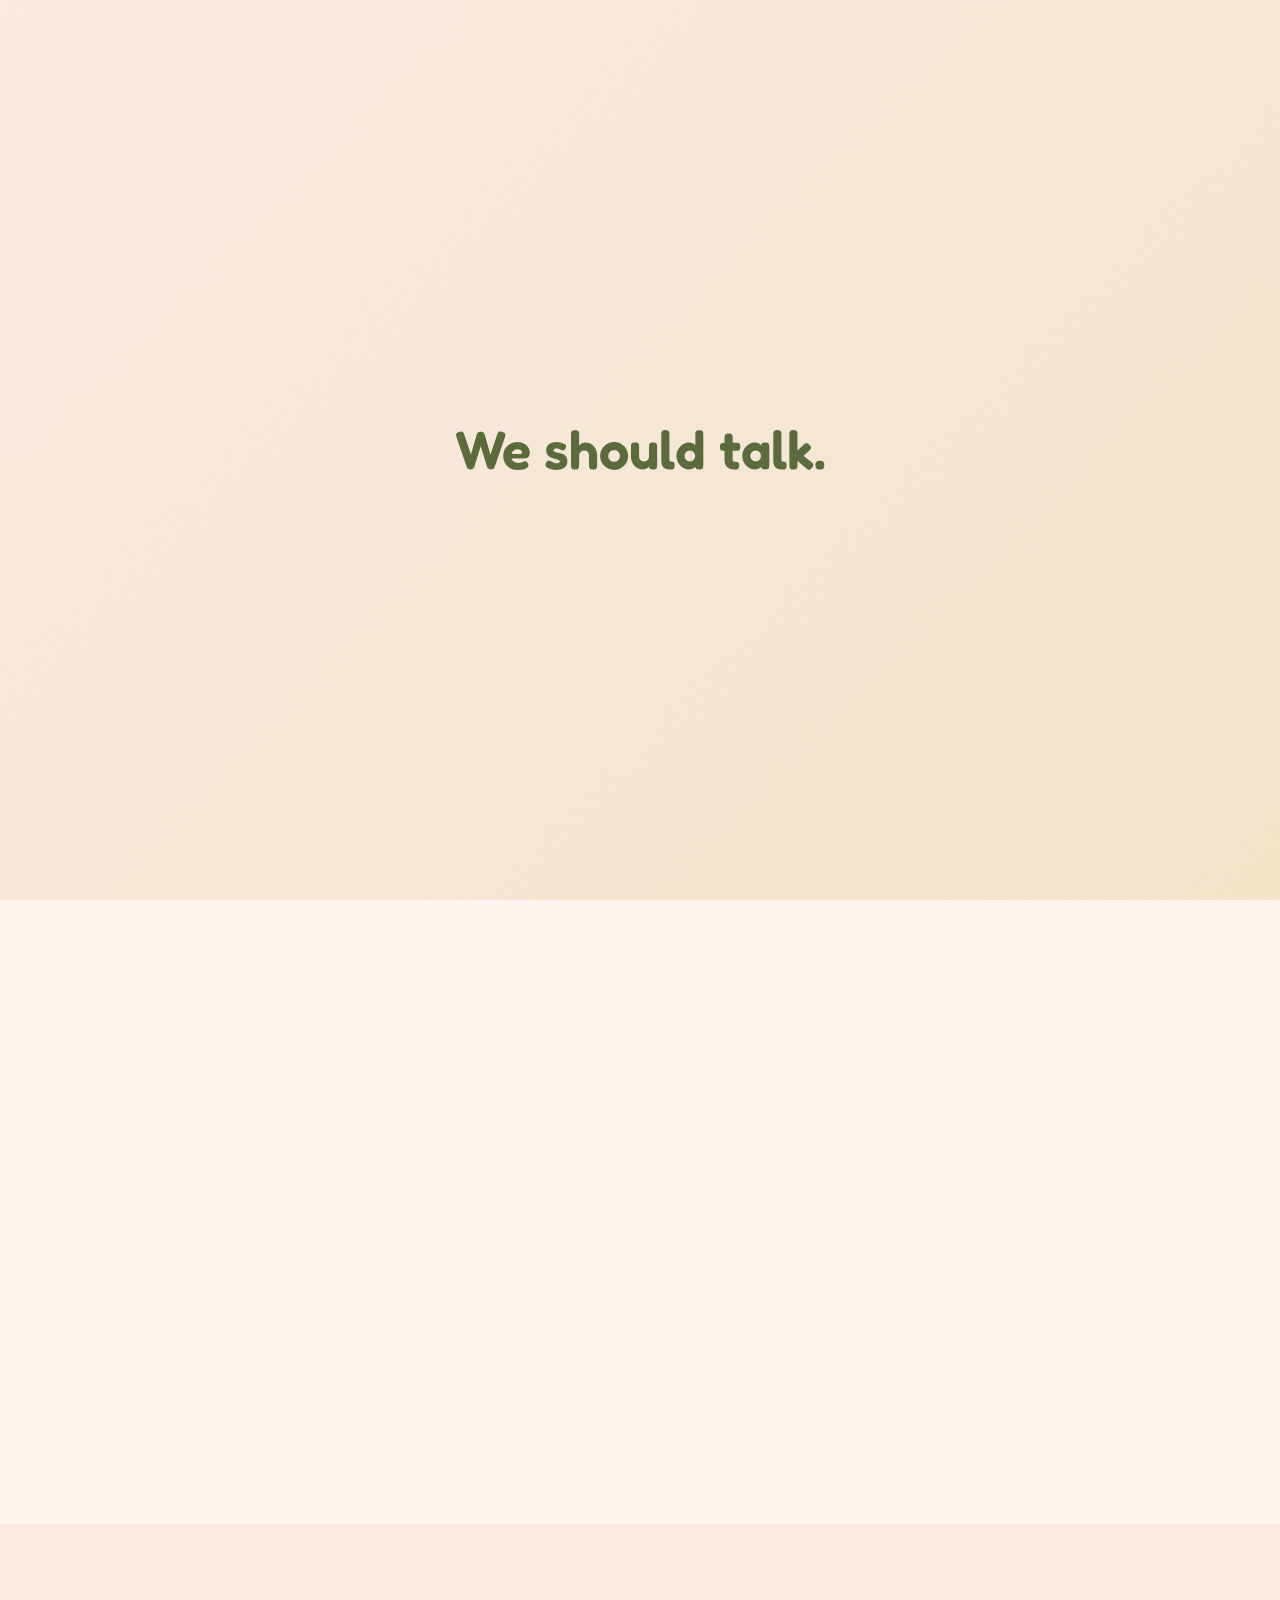
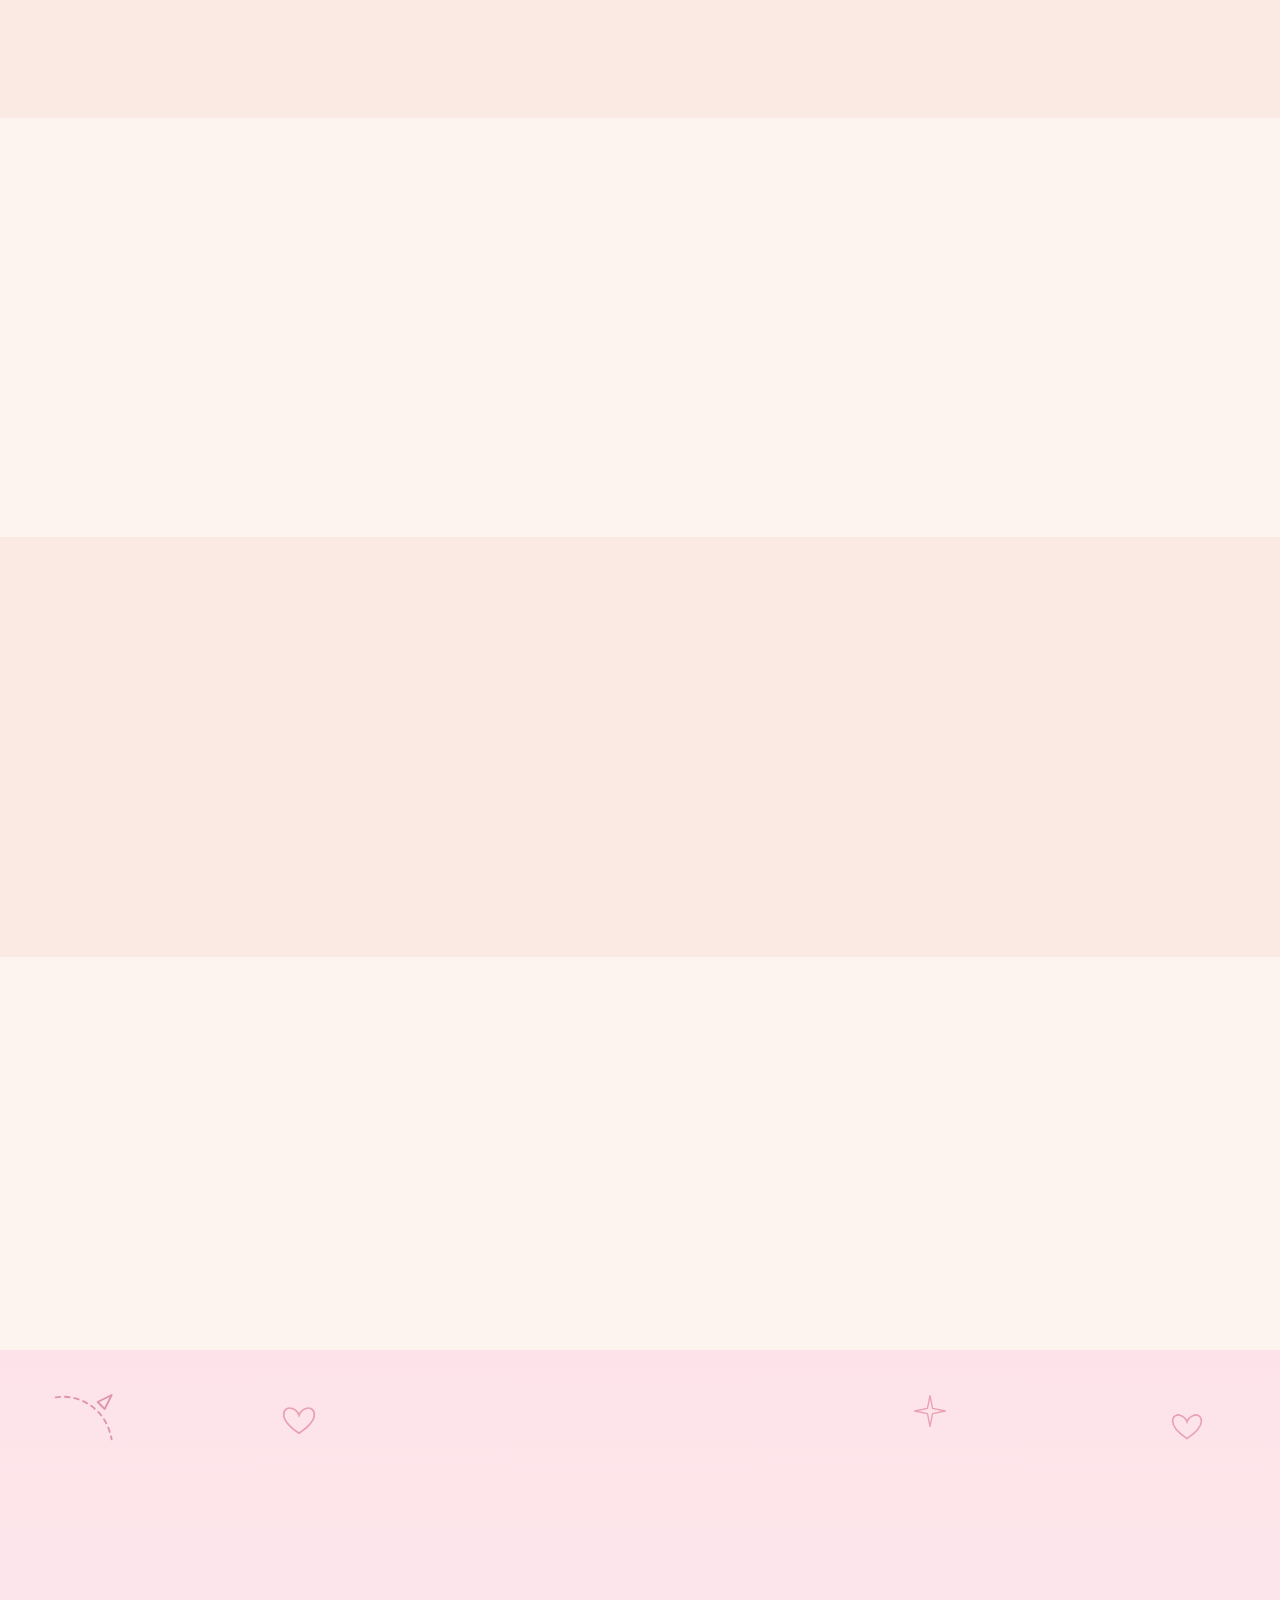
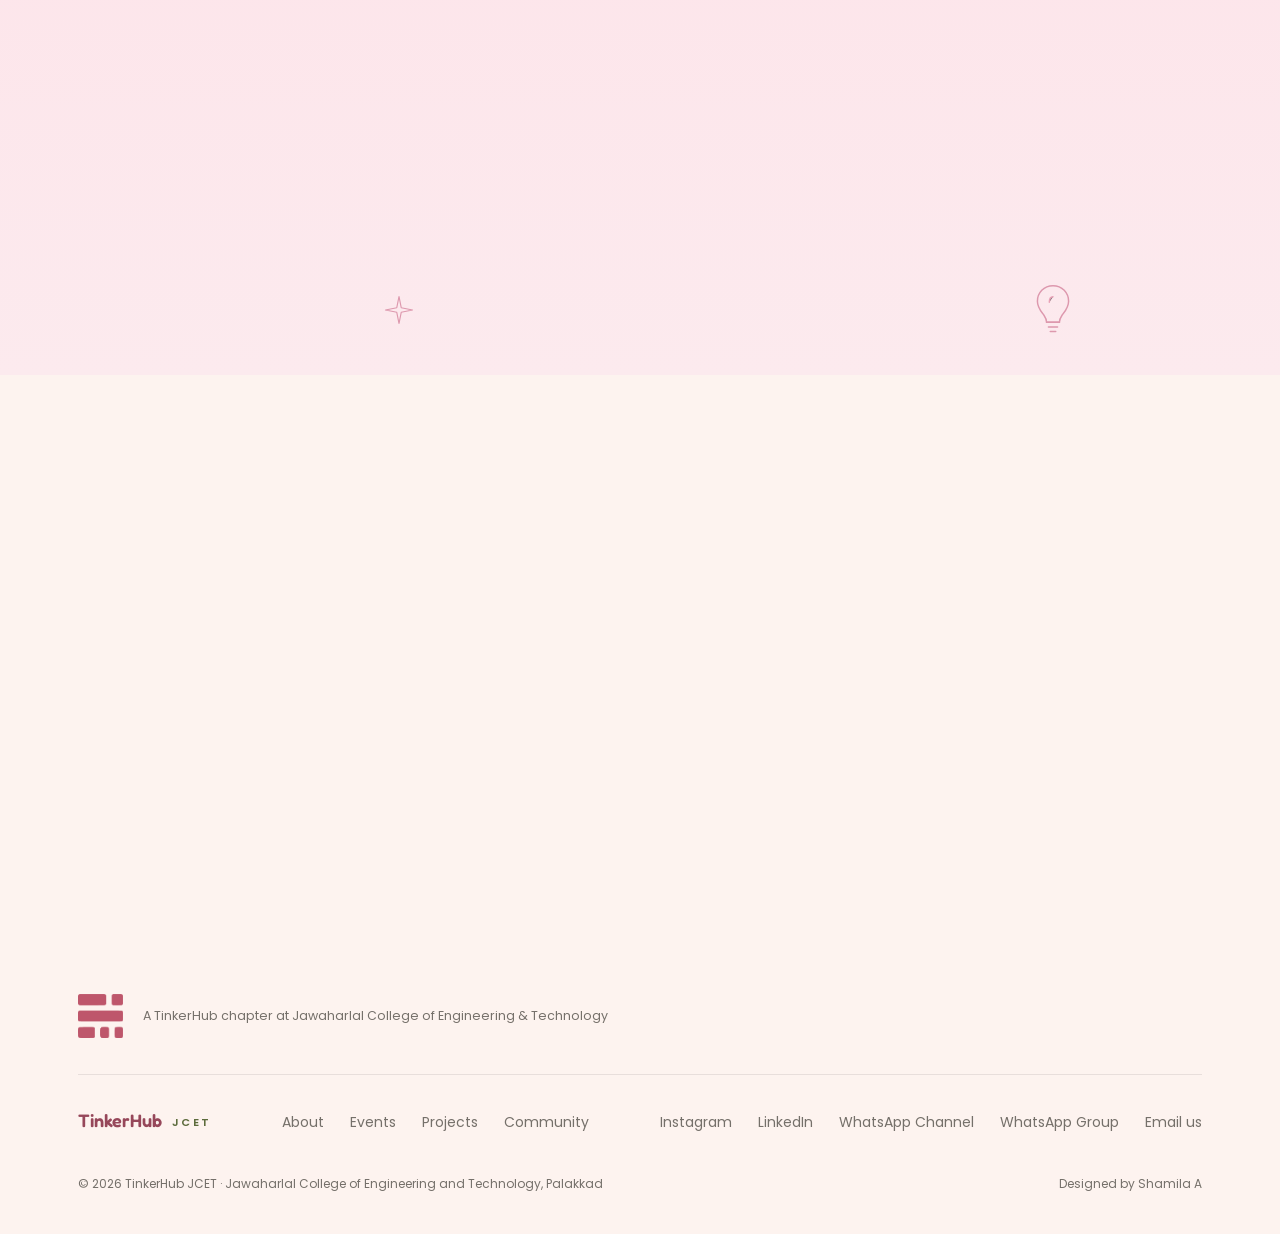
==== commit e577bd8a: "Update index.html" ====
--- a/index.html
+++ b/index.html
@@ -165,6 +165,7 @@
       </div>
       <p style="color:var(--muted); font-size:14.5px; margin-bottom:24px; max-width:440px; margin-left:auto; margin-right:auto;">Filter by Workshops, Study Jams, Grama Sabha, Hackathons, Webinars or Community Meetups — and see what's completed vs. what's next.</p>
       <a href="events.html" class="btn btn-primary">View Event Archive →</a>
+      <a href="notice-board.html">Notice Board</a>
     </div>
   </div>
 </section>
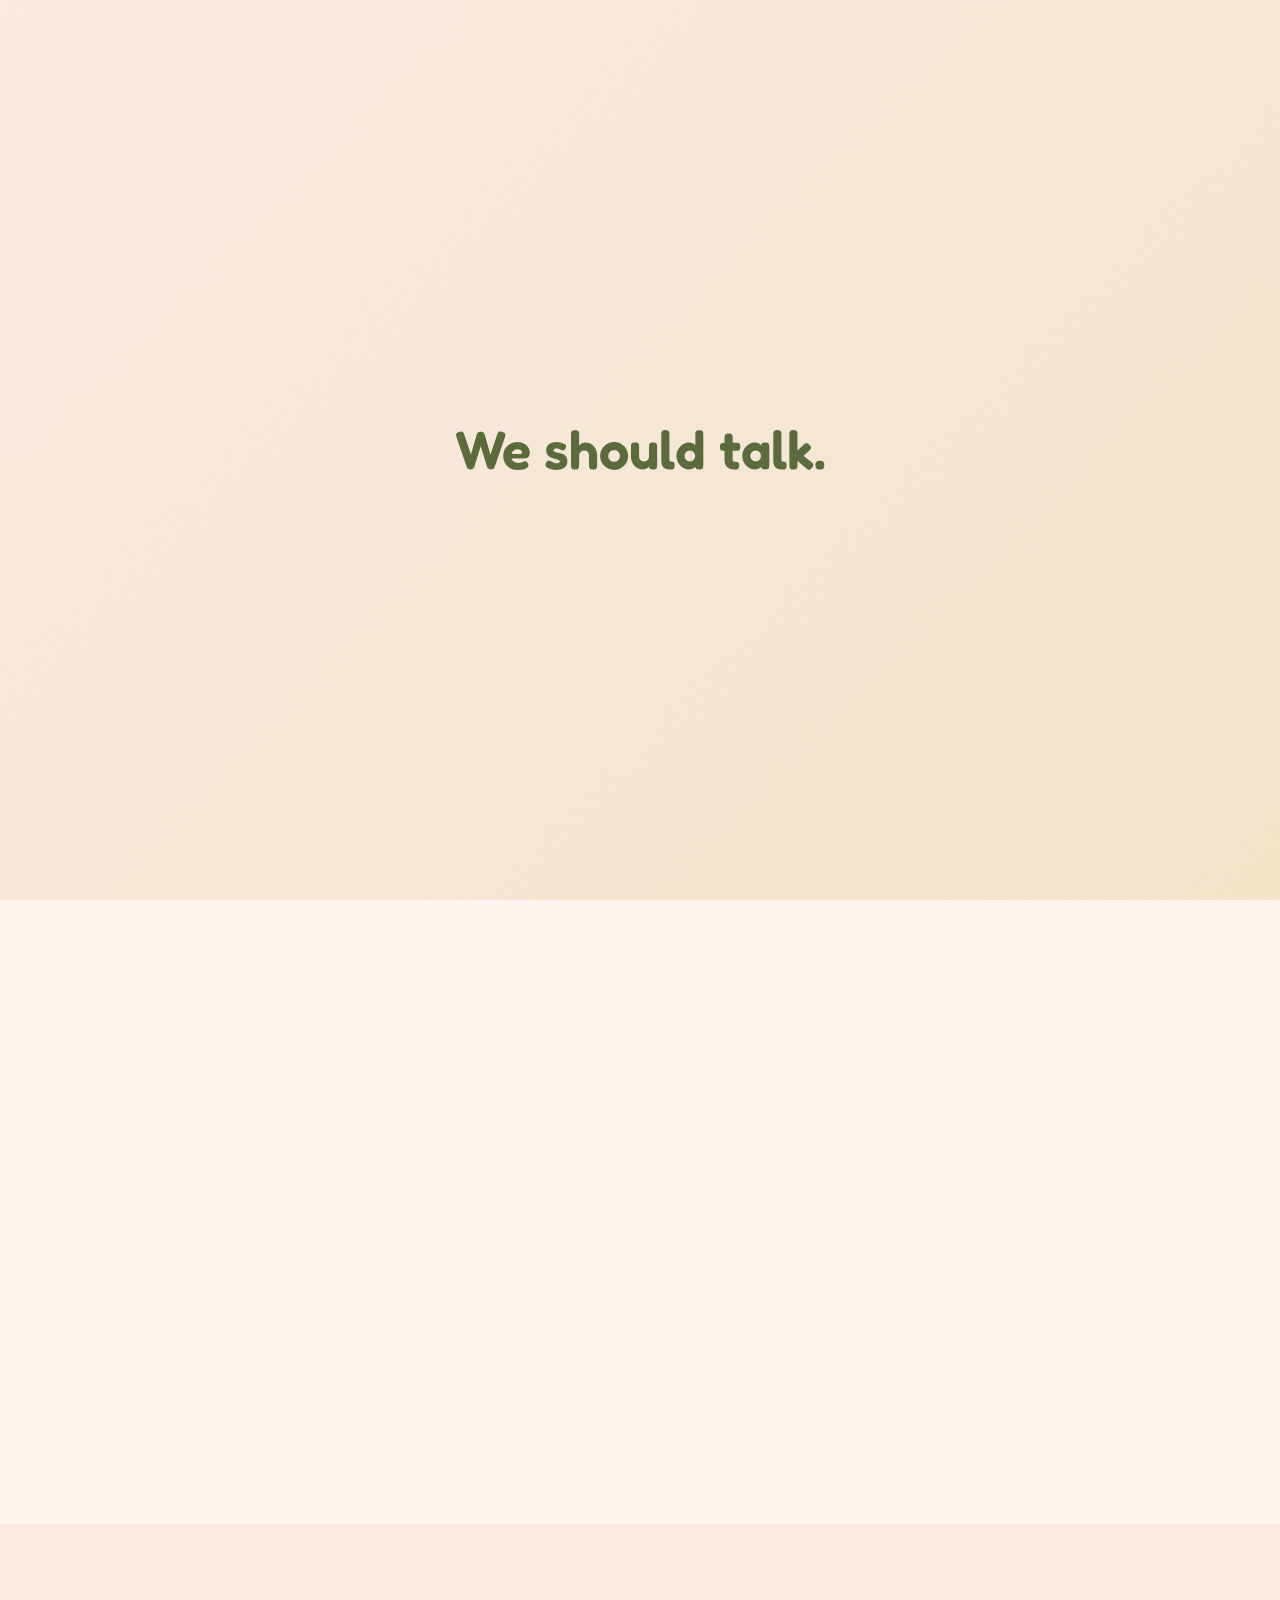
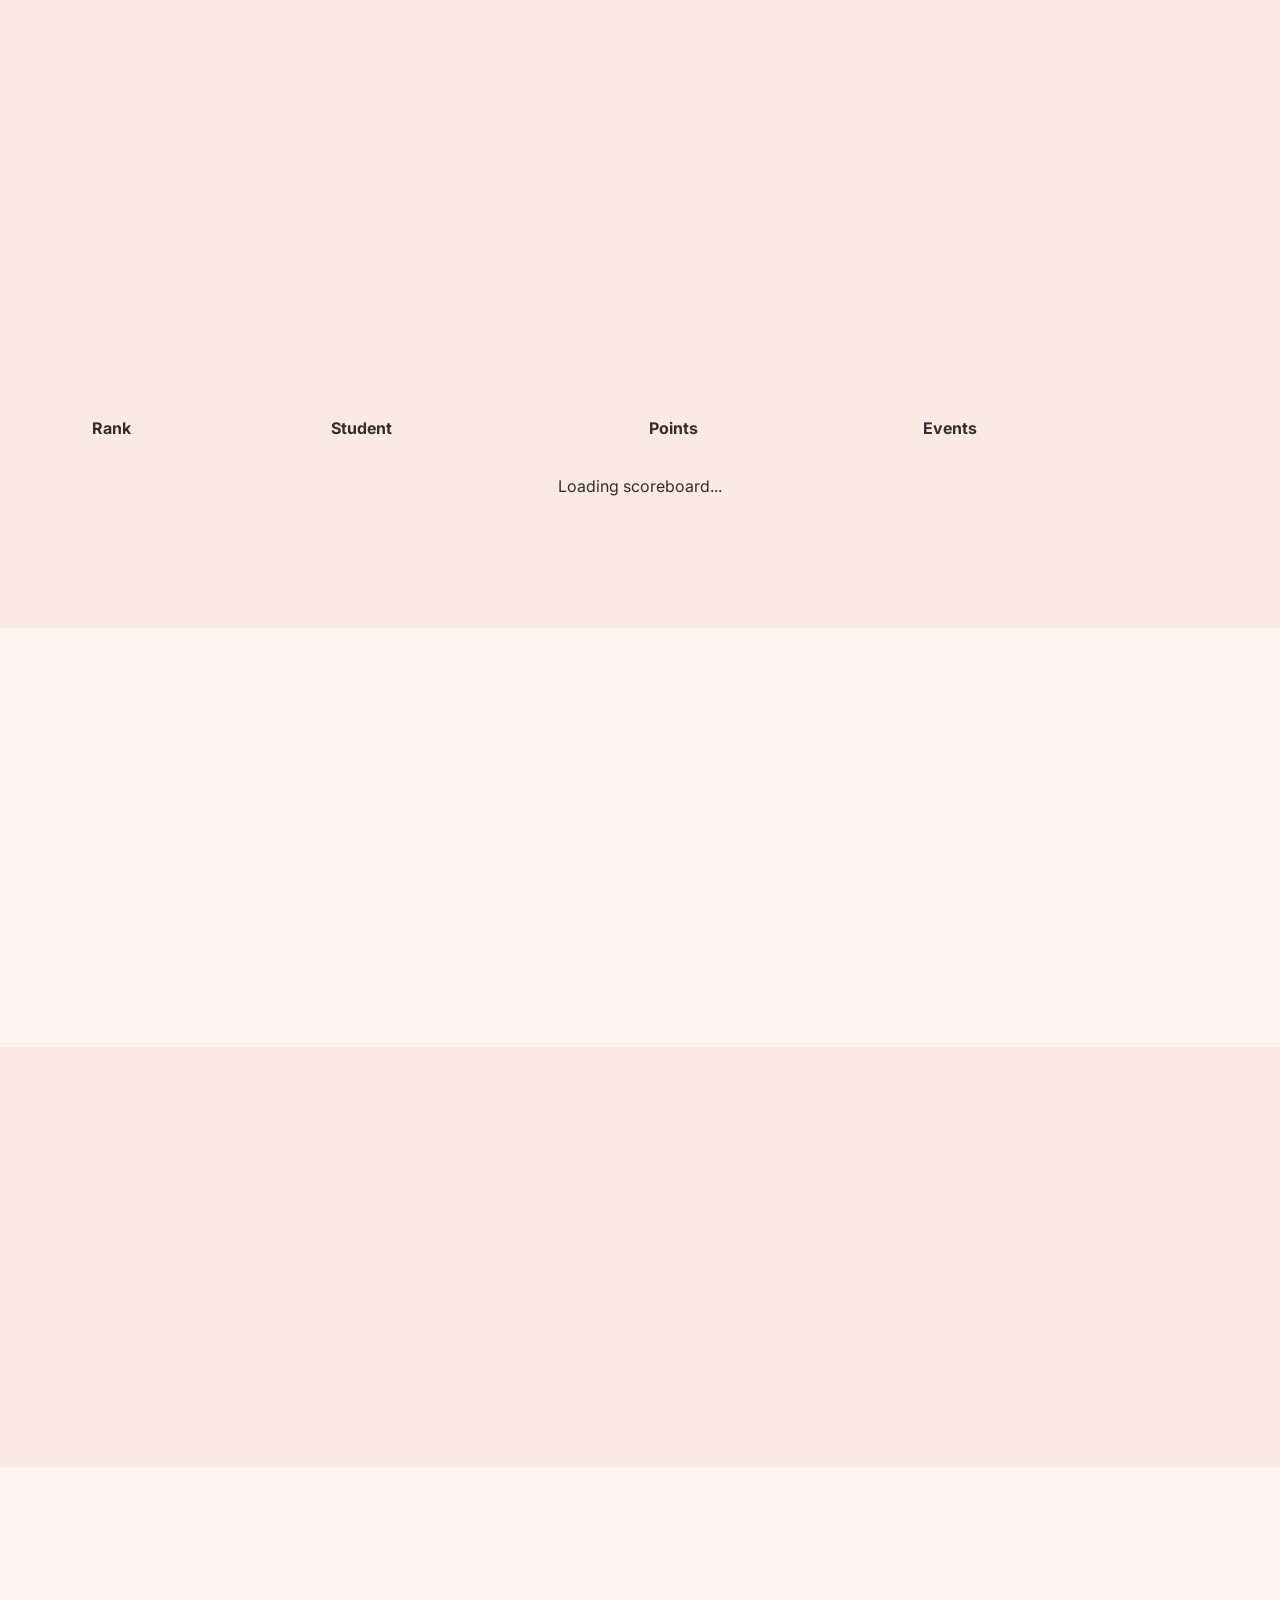
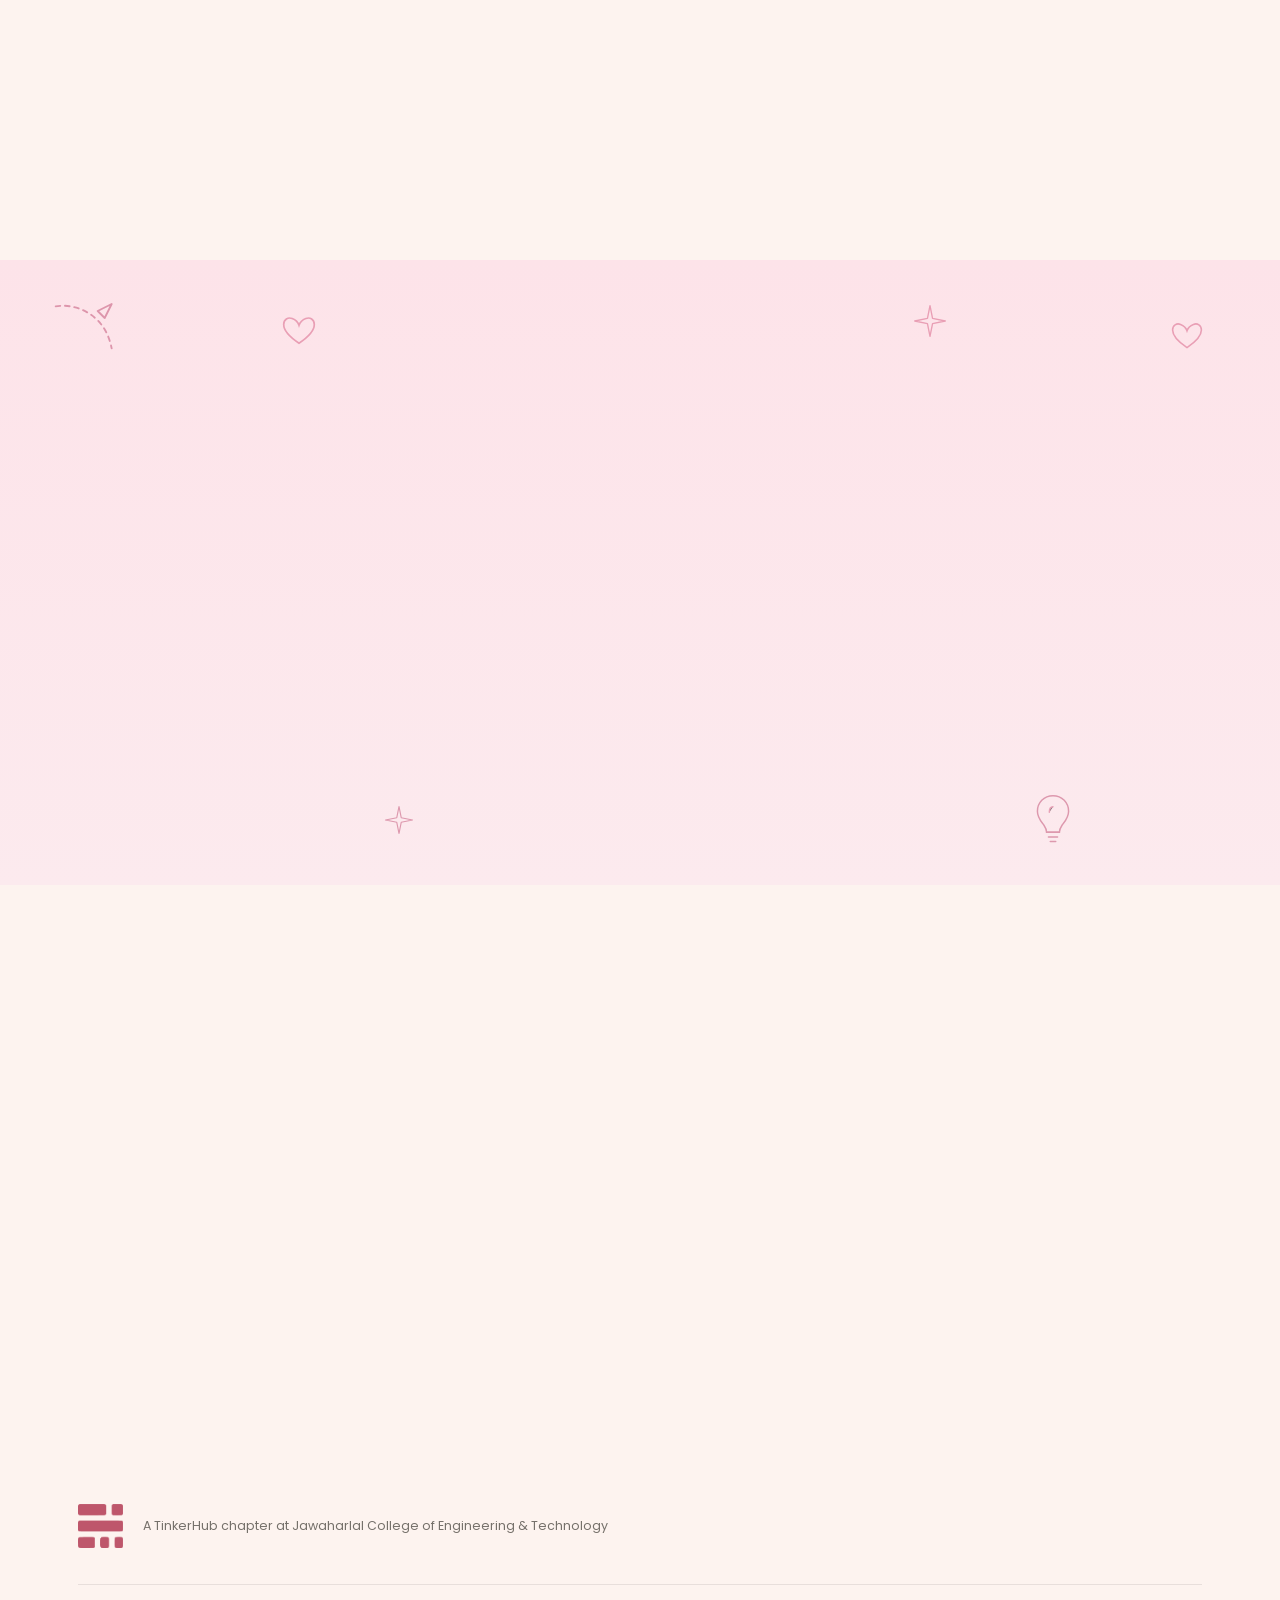
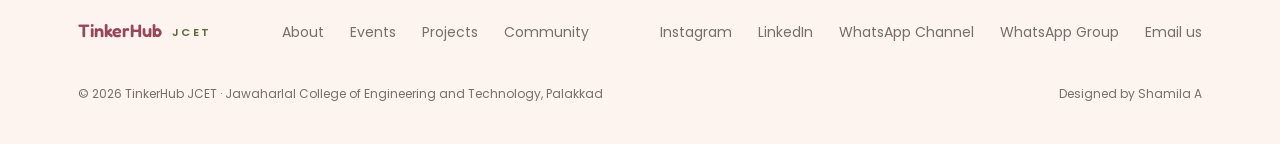
==== commit 2ddd8448: "Update index.html" ====
--- a/index.html
+++ b/index.html
@@ -54,6 +54,7 @@
       <a href="events.html">Events</a>
       <a href="#projects">Projects</a>
       <a href="#team">Community</a>
+      <a href="notice-board.html">Notice Board</a>
     </div>
     <a href="#join" class="btn btn-primary nav-cta" id="navJoinBtn">Join Us</a>
     <button class="hamburger" id="hamburgerBtn" aria-label="Open menu"><span></span><span></span><span></span></button>
@@ -66,6 +67,7 @@
   <a href="events.html">Events</a>
   <a href="#projects">Projects</a>
   <a href="#team">Community</a>
+  <a href="notice-board.html">Notice Board</a>
   <a href="#join">Join Us</a>
 </div>
 
@@ -165,10 +167,43 @@
       </div>
       <p style="color:var(--muted); font-size:14.5px; margin-bottom:24px; max-width:440px; margin-left:auto; margin-right:auto;">Filter by Workshops, Study Jams, Grama Sabha, Hackathons, Webinars or Community Meetups — and see what's completed vs. what's next.</p>
       <a href="events.html" class="btn btn-primary">View Event Archive →</a>
-      <a href="notice-board.html">Notice Board</a>
-    </div>
-  </div>
-</section>
+      
+    </div>
+  </div>
+</section>
+
+  
+<!-- WIT WING SCOREBOARD -->
+<section id="wit-scoreboard" class="section-alt">
+  <div class="wrap">
+    <span class="eyebrow reveal">Celebrating participation</span>
+    <h2 class="reveal" style="margin-top:14px;">🏆 WIT Wing Scoreboard</h2>
+    <p class="section-tag reveal">
+      Every contribution counts. See who's learning, participating and growing!
+    </p>
+
+    <div style="overflow-x:auto; margin-top:28px;">
+      <table style="width:100%; border-collapse:collapse; text-align:left;">
+        <thead>
+          <tr>
+            <th style="padding:14px;">Rank</th>
+            <th style="padding:14px;">Student</th>
+            <th style="padding:14px;">Points</th>
+            <th style="padding:14px;">Events</th>
+          </tr>
+        </thead>
+        <tbody id="witScoreboardBody">
+          <tr>
+            <td colspan="4" style="padding:18px; text-align:center;">
+              Loading scoreboard...
+            </td>
+          </tr>
+        </tbody>
+      </table>
+    </div>
+  </div>
+</section>
+
 
 <!-- FEATURED PROJECTS -->
 <section id="projects">
